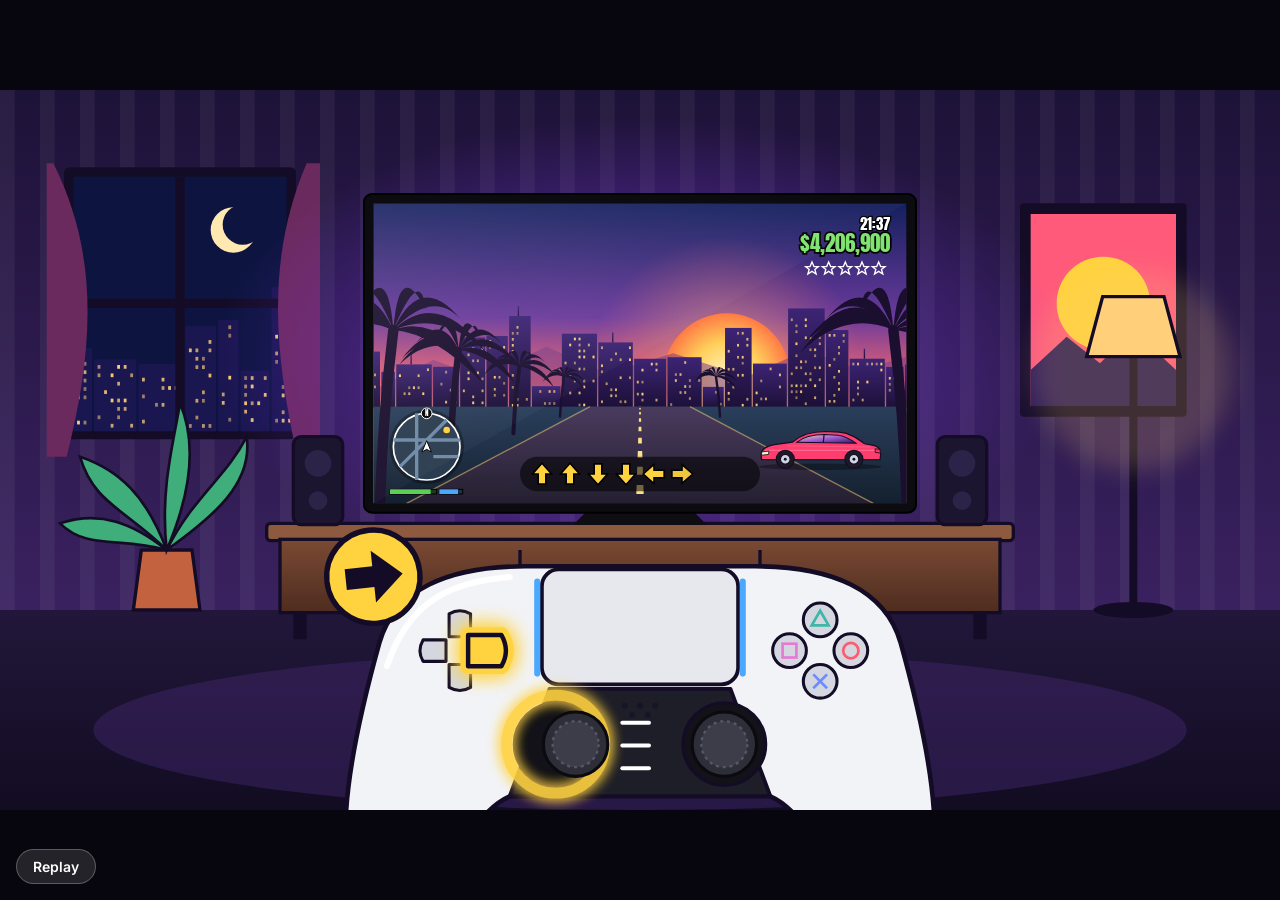
==== gta-meme/index.html @ 5f716039 "Message lines: keep tech font, restore original white/yellow colors Co-Authored-By: Claude Opus 5.5 " ====
<!doctype html>
<html lang="en">
<head>
<meta charset="utf-8">
<meta name="viewport" content="width=device-width, initial-scale=1">
<title>Cheat Code Ad</title>
<link rel="preconnect" href="https://fonts.googleapis.com">
<link rel="preconnect" href="https://fonts.gstatic.com" crossorigin>
<link href="https://fonts.googleapis.com/css2?family=Anton&family=Inter:wght@500;700;800;900&family=JetBrains+Mono:wght@400;500;700;800&display=block" rel="stylesheet">
<style>
  :root { --bg: #07050d; --ui: #ffffff; }
  html, body { margin: 0; height: 100%; background: var(--bg); overflow: hidden; }
  #stage { position: absolute; left: 50%; top: 50%; width: 1920px; height: 1080px; transform-origin: 0 0; }
  #stage svg { display: block; }
  #ui { position: fixed; left: 16px; bottom: 16px; display: flex; gap: 8px; font: 600 14px Inter, system-ui, sans-serif; }
  #ui button { background: rgba(255,255,255,.12); color: var(--ui); border: 1px solid rgba(255,255,255,.25); border-radius: 999px; padding: 8px 16px; cursor: pointer; font: inherit; }
  body.record #ui { display: none; }
  .db { fill: #d4d7df; stroke: #140c26; stroke-width: 4; }
  .dg { fill: #ffd23f; stroke: #ffd23f; stroke-width: 14; opacity: 0; filter: url(#glow); }
</style>
</head>
<body>
<div id="stage">
<svg id="v" xmlns="http://www.w3.org/2000/svg" width="1920" height="1080" viewBox="0 0 1920 1080">
  <defs>
    <!-- ======== shared gradients ======== -->
    <linearGradient id="wallG" x1="0" y1="0" x2="0" y2="1">
      <stop offset="0" stop-color="#1d1238"/><stop offset="1" stop-color="#3a2160"/>
    </linearGradient>
    <linearGradient id="floorG" x1="0" y1="0" x2="0" y2="1">
      <stop offset="0" stop-color="#22173a"/><stop offset="1" stop-color="#120c22"/>
    </linearGradient>
    <radialGradient id="ledG">
      <stop offset="0" stop-color="#ff4fa3" stop-opacity=".85"/>
      <stop offset=".5" stop-color="#8a3dff" stop-opacity=".35"/>
      <stop offset="1" stop-color="#8a3dff" stop-opacity="0"/>
    </radialGradient>
    <linearGradient id="woodG" x1="0" y1="0" x2="0" y2="1">
      <stop offset="0" stop-color="#7a4a33"/><stop offset="1" stop-color="#4e2c1f"/>
    </linearGradient>
    <linearGradient id="gSky" x1="0" y1="0" x2="0" y2="1">
      <stop offset="0" stop-color="#14205e"/><stop offset=".38" stop-color="#6a3a9c"/>
      <stop offset=".62" stop-color="#ff6a6a"/><stop offset=".7" stop-color="#ffb36b"/>
    </linearGradient>
    <radialGradient id="sunG">
      <stop offset="0" stop-color="#fff4c2"/><stop offset=".55" stop-color="#ffcf5a"/><stop offset="1" stop-color="#ff7a45"/>
    </radialGradient>
    <radialGradient id="sunGlow">
      <stop offset="0" stop-color="#ffd27a" stop-opacity=".7"/><stop offset="1" stop-color="#ff6a6a" stop-opacity="0"/>
    </radialGradient>
    <linearGradient id="bldG" x1="0" y1="0" x2="0" y2="1">
      <stop offset="0" stop-color="#3d2475"/><stop offset="1" stop-color="#1c1038"/>
    </linearGradient>
    <linearGradient id="groundG" x1="0" y1="0" x2="0" y2="1">
      <stop offset="0" stop-color="#2a3f5c"/><stop offset="1" stop-color="#14202e"/>
    </linearGradient>
    <linearGradient id="roadG" x1="0" y1="0" x2="0" y2="1">
      <stop offset="0" stop-color="#4a3b5e"/><stop offset="1" stop-color="#242030"/>
    </linearGradient>
    <linearGradient id="jetG" x1="0" y1="0" x2="0" y2="1">
      <stop offset="0" stop-color="#c9d1dd"/><stop offset=".5" stop-color="#8d97a8"/><stop offset="1" stop-color="#4d5566"/>
    </linearGradient>
    <linearGradient id="canopyG" x1="0" y1="0" x2="1" y2="1">
      <stop offset="0" stop-color="#ffe9a8"/><stop offset=".4" stop-color="#ff9e5e"/><stop offset="1" stop-color="#3b2a6b"/>
    </linearGradient>
    <linearGradient id="flameG" x1="1" y1="0" x2="0" y2="0">
      <stop offset="0" stop-color="#ffffff"/><stop offset=".3" stop-color="#7fd6ff"/><stop offset=".7" stop-color="#ff8a3d"/><stop offset="1" stop-color="#ff3d3d" stop-opacity="0"/>
    </linearGradient>
    <linearGradient id="carWin" x1="0" y1="0" x2="1" y2="1">
      <stop offset="0" stop-color="#ffd6a0"/><stop offset=".5" stop-color="#9a5bd6"/><stop offset="1" stop-color="#2a1a50"/>
    </linearGradient>
    <linearGradient id="glassG" x1="0" y1="0" x2="1" y2="1">
      <stop offset="0" stop-color="#fff" stop-opacity=".10"/><stop offset=".5" stop-color="#fff" stop-opacity=".03"/><stop offset=".5" stop-color="#fff" stop-opacity="0"/>
    </linearGradient>
    <!-- outro art -->
    <linearGradient id="oSky" x1="0" y1="0" x2="0" y2="1">
      <stop offset="0" stop-color="#0f0830"/><stop offset=".35" stop-color="#4b1d6b"/>
      <stop offset=".62" stop-color="#e0457b"/><stop offset=".8" stop-color="#ff9a3c"/>
    </linearGradient>
    <linearGradient id="oSun" x1="0" y1="0" x2="0" y2="1">
      <stop offset="0" stop-color="#fff07a"/><stop offset=".6" stop-color="#ff9e45"/><stop offset="1" stop-color="#ff4f6e"/>
    </linearGradient>
    <mask id="sunStripes">
      <rect x="0" y="0" width="1920" height="1080" fill="#fff"/>
      <g fill="#000">
        <rect x="900" y="620" width="700" height="8"/><rect x="900" y="660" width="700" height="12"/>
        <rect x="900" y="702" width="700" height="16"/><rect x="900" y="746" width="700" height="20"/>
        <rect x="900" y="792" width="700" height="26"/>
      </g>
    </mask>
    <linearGradient id="towerG" x1="0" y1="0" x2="1" y2="0">
      <stop offset="0" stop-color="#1a1240"/><stop offset=".75" stop-color="#2e1f66"/><stop offset="1" stop-color="#7a2f8a"/>
    </linearGradient>
    <linearGradient id="topShade" x1="0" y1="0" x2="0" y2="1">
      <stop offset="0" stop-color="#000" stop-opacity=".8"/><stop offset="1" stop-color="#000" stop-opacity="0"/>
    </linearGradient>
    <radialGradient id="vignette" cx=".5" cy=".5" r=".75">
      <stop offset=".6" stop-color="#000" stop-opacity="0"/><stop offset="1" stop-color="#000" stop-opacity=".65"/>
    </radialGradient>
    <linearGradient id="oRoad" x1="0" y1="0" x2="0" y2="1">
      <stop offset="0" stop-color="#3a1d4f"/><stop offset="1" stop-color="#120a1e"/>
    </linearGradient>
    <filter id="soft" x="-50%" y="-50%" width="200%" height="200%"><feGaussianBlur stdDeviation="18"/></filter>
    <filter id="glow" x="-100%" y="-100%" width="300%" height="300%"><feGaussianBlur stdDeviation="9" result="b"/><feMerge><feMergeNode in="b"/><feMergeNode in="b"/><feMergeNode in="SourceGraphic"/></feMerge></filter>
    <filter id="blur6" x="-20%" y="-20%" width="140%" height="140%"><feGaussianBlur stdDeviation="6"/></filter>

    <!-- arrow glyph, pointing up, centered on 0,0 -->
    <path id="arrow" d="M0,-34 L30,0 L12,0 L12,32 L-12,32 L-12,0 L-30,0 Z"/>
    <path id="star" d="M0,-20 L5.9,-6.2 L19,-6.2 L8.5,2.4 L12.4,16 L0,8 L-12.4,16 L-8.5,2.4 L-19,-6.2 L-5.9,-6.2 Z"/>

    <!-- illustrated sports car, side view facing left; body colour = currentColor -->
    <symbol id="car" viewBox="0 0 620 230" overflow="visible">
      <ellipse cx="310" cy="212" rx="300" ry="16" fill="#000" opacity=".35"/>
      <path d="M22,158 C20,128 40,112 86,104 L176,92 C214,58 264,40 336,40 L404,43 C456,46 496,76 528,100 L572,108 C600,114 610,134 606,160 L604,178 L24,178 Z"
            fill="currentColor" stroke="#160c26" stroke-width="6" stroke-linejoin="round"/>
      <path d="M196,93 C228,66 270,55 334,55 L398,58 C432,62 462,80 486,97 Z" fill="url(#carWin)" stroke="#160c26" stroke-width="5"/>
      <path d="M330,56 L326,95" stroke="#160c26" stroke-width="6"/>
      <path d="M40,132 L590,132" stroke="#fff" stroke-opacity=".35" stroke-width="4"/>
      <path d="M150,110 L560,116" stroke="#fff" stroke-opacity=".25" stroke-width="3"/>
      <path d="M24,140 L60,136 L58,152 L24,156 Z" fill="#fff4c2" stroke="#160c26" stroke-width="4"/>
      <path d="M604,128 L580,124 L580,142 L606,146 Z" fill="#ff3355" stroke="#160c26" stroke-width="4"/>
      <g stroke="#160c26" stroke-width="6">
        <circle cx="140" cy="176" r="44" fill="#1c1a24"/><circle cx="140" cy="176" r="24" fill="#cfd5e0"/>
        <circle cx="476" cy="176" r="44" fill="#1c1a24"/><circle cx="476" cy="176" r="24" fill="#cfd5e0"/>
      </g>
      <g fill="#160c26"><circle cx="140" cy="176" r="7"/><circle cx="476" cy="176" r="7"/></g>
    </symbol>

    <!-- illustrated fighter jet, side view facing right, ~600 wide; origin at tail-bottom -->
    <symbol id="jet" viewBox="-60 -110 680 180" overflow="visible">
      <path d="M20,12 L104,12 L66,46 L22,46 Z" fill="#59627a" stroke="#141826" stroke-width="5" stroke-linejoin="round"/>
      <path d="M36,-20 L96,-20 L66,-104 L30,-104 Z" fill="url(#jetG)" stroke="#141826" stroke-width="5" stroke-linejoin="round"/>
      <path d="M44,-80 L70,-80" stroke="#ff4f6e" stroke-width="7"/>
      <path d="M0,-4 C0,-16 20,-22 60,-24 L380,-30 C450,-28 520,-14 590,0 C520,12 450,20 380,22 L60,24 C20,22 0,10 0,-4 Z"
            fill="url(#jetG)" stroke="#141826" stroke-width="6" stroke-linejoin="round"/>
      <path d="M376,-28 C404,-64 470,-58 506,-12 L440,-14 Z" fill="url(#canopyG)" stroke="#141826" stroke-width="5" stroke-linejoin="round"/>
      <path d="M400,-36 C420,-50 448,-50 470,-34" stroke="#fff" stroke-opacity=".7" stroke-width="5" fill="none" stroke-linecap="round"/>
      <path d="M180,8 L340,8 L250,66 L168,66 Z" fill="#6c768c" stroke="#141826" stroke-width="5" stroke-linejoin="round"/>
      <path d="M300,-4 L360,-4 L360,14 L300,14 Z" fill="#2b3142" stroke="#141826" stroke-width="4"/>
      <path d="M80,0 L560,2" stroke="#fff" stroke-opacity=".35" stroke-width="3"/>
      <path d="M120,-14 L320,-18" stroke="#ff4f6e" stroke-width="5" stroke-linecap="round"/>
      <circle cx="230" cy="-6" r="9" fill="none" stroke="#141826" stroke-width="4"/>
      <path d="M560,0 L615,0" stroke="#141826" stroke-width="5" stroke-linecap="round"/>
    </symbol>
  </defs>

  <!-- ================= CAMERA (room + TV) ================= -->
  <g id="cam">
    <rect width="1920" height="790" fill="url(#wallG)"/>
    <g id="stripes" opacity=".05" fill="#fff"></g>
    <!-- window -->
    <g transform="translate(110 130)">
      <rect x="-14" y="-14" width="348" height="408" rx="8" fill="#140c26"/>
      <rect width="320" height="380" fill="#0d1440"/>
      <circle cx="240" cy="80" r="34" fill="#ffe9b0"/><circle cx="254" cy="72" r="30" fill="#0d1440"/>
      <g id="winCity"></g>
      <path d="M160,0 V380 M0,190 H320" stroke="#140c26" stroke-width="14"/>
      <path d="M-30,-20 C40,120 30,260 -10,420 L-40,420 L-40,-20 Z" fill="#6b2a5e"/>
      <path d="M350,-20 C290,120 300,260 336,420 L370,420 L370,-20 Z" fill="#6b2a5e"/>
    </g>
    <!-- frame poster right -->
    <g transform="translate(1530 170)">
      <rect width="250" height="320" rx="6" fill="#140c26"/>
      <rect x="16" y="16" width="218" height="288" fill="#ff5a7a"/>
      <circle cx="125" cy="150" r="70" fill="#ffd23f"/>
      <path d="M16,250 L70,200 L120,240 L170,190 L234,250 V304 H16 Z" fill="#2b1a55"/>
    </g>
    <!-- LED backlight -->
    <ellipse id="led" cx="960" cy="400" rx="640" ry="360" fill="url(#ledG)"/>
    <!-- floor -->
    <rect y="780" width="1920" height="300" fill="url(#floorG)"/>
    <ellipse cx="960" cy="960" rx="820" ry="120" fill="#3b2463" opacity=".55"/>
    <!-- plant left -->
    <g transform="translate(250 780)">
      <path d="M-50,0 L50,0 L38,-90 L-38,-90 Z" fill="#c2623f" stroke="#140c26" stroke-width="5"/>
      <g fill="#3fae7a" stroke="#140c26" stroke-width="4">
        <path d="M0,-90 C-60,-150 -110,-160 -130,-230 C-70,-210 -30,-170 0,-90 Z"/>
        <path d="M0,-90 C40,-170 90,-200 120,-260 C130,-190 70,-140 0,-90 Z"/>
        <path d="M0,-90 C-10,-180 10,-250 20,-310 C50,-240 30,-160 0,-90 Z"/>
        <path d="M0,-90 C-70,-110 -120,-90 -160,-130 C-100,-150 -50,-130 0,-90 Z"/>
      </g>
    </g>
    <!-- lamp right -->
    <g transform="translate(1700 780)">
      <rect x="-6" y="-420" width="12" height="420" fill="#140c26"/>
      <ellipse cx="0" cy="0" rx="60" ry="12" fill="#140c26"/>
      <ellipse cx="0" cy="-360" rx="150" ry="150" fill="#ffcf7a" opacity=".18" filter="url(#soft)"/>
      <path d="M-70,-380 L70,-380 L46,-470 L-46,-470 Z" fill="#ffcf7a" stroke="#140c26" stroke-width="5"/>
    </g>
    <!-- console table -->
    <rect x="400" y="650" width="1120" height="26" rx="6" fill="#8d5a3f" stroke="#140c26" stroke-width="5"/>
    <rect x="420" y="674" width="1080" height="110" fill="url(#woodG)" stroke="#140c26" stroke-width="5"/>
    <path d="M780,690 V770 M1140,690 V770" stroke="#140c26" stroke-width="5"/>
    <circle cx="760" cy="730" r="6" fill="#140c26"/><circle cx="1160" cy="730" r="6" fill="#140c26"/>
    <rect x="440" y="784" width="20" height="40" fill="#140c26"/><rect x="1460" y="784" width="20" height="40" fill="#140c26"/>
    <!-- speakers -->
    <rect x="440" y="520" width="74" height="132" rx="12" fill="#1b1530" stroke="#140c26" stroke-width="5"/>
    <circle cx="477" cy="560" r="20" fill="#2c2448"/><circle cx="477" cy="616" r="14" fill="#2c2448"/>
    <rect x="1406" y="520" width="74" height="132" rx="12" fill="#1b1530" stroke="#140c26" stroke-width="5"/>
    <circle cx="1443" cy="560" r="20" fill="#2c2448"/><circle cx="1443" cy="616" r="14" fill="#2c2448"/>
    <!-- TV -->
    <path d="M880,632 L860,652 L1060,652 L1040,632 Z" fill="#0d0d12"/>
    <rect x="546" y="156" width="828" height="478" rx="12" fill="#0b0b10" stroke="#000" stroke-width="3"/>
    <rect x="560" y="170" width="800" height="450" fill="#000"/>
    <svg x="560" y="170" width="800" height="450" viewBox="0 0 1600 900" preserveAspectRatio="none" overflow="hidden">
      <rect width="1600" height="900" fill="#000"/>
      <g id="screenFx">
        <g id="game">
          <g id="illoGame">
          <rect width="1600" height="900" fill="url(#gSky)"/>
          <circle cx="1060" cy="520" r="420" fill="url(#sunGlow)"/>
          <circle cx="1060" cy="520" r="190" fill="url(#sunG)"/>
          <path d="M0,560 L180,470 L320,520 L520,430 L700,510 L900,450 L1120,520 L1300,440 L1460,500 L1600,460 V620 H0 Z" fill="#7a3d86" opacity=".55"/>
          <g id="gSkyline"></g>
          <rect y="610" width="1600" height="290" fill="url(#groundG)"/>
          <polygon points="650,610 950,610 1500,900 100,900" fill="url(#roadG)"/>
          <polyline points="650,610 100,900" stroke="#ffcf7a" stroke-opacity=".5" stroke-width="4" fill="none"/>
          <polyline points="950,610 1500,900" stroke="#ffcf7a" stroke-opacity=".5" stroke-width="4" fill="none"/>
          <g id="gDashes" fill="#ffe08a"></g>
          <g id="gPalms"></g>
          <use href="#car" x="1150" y="660" width="380" height="141" color="#ff3d6e"/>
          </g>
          <!-- realistic mode: photo stills (game.jpg / game-jet.jpg) -->
          <g id="photoGame" display="none">
            <image id="pgBase" href="game.jpg" width="1600" height="900" preserveAspectRatio="xMidYMid slice"/>
            <image id="pgJet" href="game-jet.jpg" width="1600" height="900" preserveAspectRatio="xMidYMid slice" opacity="0"/>
          </g>
          <!-- 3D mode: real-time rendered game (game3d.js) -->
          <foreignObject id="fo3dGame" width="1600" height="900" display="none"><canvas id="gameCanvas" width="1920" height="1080" style="display:block;width:1600px;height:900px"></canvas></foreignObject>
          <!-- jet -->
          <ellipse id="jetShadow" cx="800" cy="800" rx="320" ry="26" fill="#000" opacity="0"/>
          <circle id="spawnRing" cx="800" cy="600" r="10" fill="none" stroke="#bff3ff" stroke-width="16" opacity="0"/>
          <circle id="spawnRing2" cx="800" cy="600" r="10" fill="none" stroke="#ff7ad9" stroke-width="8" opacity="0"/>
          <g id="sparks" fill="#fff6c2"></g>
          <g id="jetWrap" opacity="0">
            <g id="jetInner">
              <ellipse id="flame" cx="-10" cy="-2" rx="120" ry="20" fill="url(#flameG)"/>
              <use href="#jet" x="0" y="0" width="680" height="180" transform="translate(-60 -110)"/>
            </g>
          </g>
          <!-- HUD -->
          <g id="hud" font-family="Anton, Impact, sans-serif">
            <text x="1550" y="80" text-anchor="end" font-size="44" fill="#fff" stroke="#000" stroke-width="8" paint-order="stroke">21:37</text>
            <text x="1550" y="146" text-anchor="end" font-size="64" fill="#7ee36f" stroke="#000" stroke-width="10" paint-order="stroke">$4,206,900</text>
            <g transform="translate(1316 196)" fill="none" stroke="#fff" stroke-width="4">
              <use href="#star" x="0"/><use href="#star" x="50"/><use href="#star" x="100"/><use href="#star" x="150"/><use href="#star" x="200"/>
            </g>
            <g transform="translate(160 730)">
              <circle r="112" fill="#000" opacity=".35"/>
              <circle r="100" fill="#2a3c4f" stroke="#fff" stroke-width="5"/>
              <path d="M-100,-20 H100 M-30,-100 V100 M-80,60 L60,-80 M20,30 H95" stroke="#6f8aa6" stroke-width="10"/>
              <circle cx="60" cy="-50" r="10" fill="#ffd23f"/>
              <path d="M0,-18 L14,16 L0,8 L-14,16 Z" fill="#fff" stroke="#000" stroke-width="3"/>
              <circle cx="0" cy="-100" r="16" fill="#000" stroke="#fff" stroke-width="3"/>
              <text y="-91" text-anchor="middle" font-size="22" fill="#fff">N</text>
            </g>
            <rect x="50" y="858" width="140" height="14" fill="#1c3b1c" stroke="#000" stroke-width="3"/><rect x="50" y="858" width="122" height="14" fill="#5ccf55"/>
            <rect x="198" y="858" width="70" height="14" fill="#18324a" stroke="#000" stroke-width="3"/><rect x="198" y="858" width="56" height="14" fill="#4aa8ff"/>
          </g>
          <!-- cheat input feed -->
          <g id="feed" opacity="0">
            <rect x="440" y="760" width="720" height="104" rx="52" fill="#000" opacity=".55"/>
            <g id="feedArrows"></g>
          </g>
          <!-- cheat activated -->
          <g id="cheatMsg" opacity="0">
            <rect x="50" y="50" width="640" height="150" rx="10" fill="#000" opacity=".65"/>
            <text x="80" y="128" font-family="Anton, Impact, sans-serif" font-size="66" fill="#fff">CHEAT ACTIVATED</text>
            <text x="82" y="178" font-family="Inter, sans-serif" font-weight="800" font-size="34" fill="#ffd23f" letter-spacing="2">SPAWN: FIGHTER JET</text>
          </g>
          <rect id="gFlash" width="1600" height="900" fill="#fff" opacity="0"/>
        </g>
        <rect id="crtWhite" width="1600" height="900" fill="#e9f4ff" opacity="0"/>
      </g>
      <rect id="scan" width="1600" height="900" fill="none"/>
    </svg>
    <rect id="glass" x="560" y="170" width="800" height="450" fill="url(#glassG)"/>
  </g>

  <!-- ================= FOREGROUND CONTROLLER ================= -->
  <g id="ctrlWrap">
    <g id="ctrl" transform="translate(960 935) scale(1.15)">
      <ellipse cx="0" cy="250" rx="420" ry="60" fill="#000" opacity=".35" filter="url(#blur6)"/>
      <path d="M-150,-190 L150,-190 C250,-190 320,-160 340,-90 C365,0 395,130 380,200 C370,260 300,275 265,230 C235,190 215,130 170,110 L-170,110 C-215,130 -235,190 -265,230 C-300,275 -370,260 -380,200 C-395,130 -365,0 -340,-90 C-320,-160 -250,-190 -150,-190 Z"
            fill="#f2f3f7" stroke="#140c26" stroke-width="6" stroke-linejoin="round"/>
      <path d="M-330,-60 C-300,-150 -240,-170 -170,-176" stroke="#fff" stroke-width="8" fill="none" stroke-linecap="round"/>
      <path d="M-170,110 L-118,-30 L118,-30 L170,110 Z" fill="#1e1e28" stroke="#140c26" stroke-width="5" stroke-linejoin="round"/>
      <rect x="-128" y="-186" width="256" height="150" rx="22" fill="#e6e8ee" stroke="#140c26" stroke-width="5"/>
      <path id="lightbar" d="M-134,-170 V-50 M134,-170 V-50" stroke="#4aa8ff" stroke-width="8" stroke-linecap="round"/>
      <g fill="#140c26" opacity=".5"><circle cx="-20" cy="-8" r="4"/><circle cx="0" cy="-8" r="4"/><circle cx="20" cy="-8" r="4"/><circle cx="-10" cy="4" r="4"/><circle cx="10" cy="4" r="4"/></g>
      <!-- d-pad: each direction pops + glows when pressed -->
      <g transform="translate(-235 -80)" stroke-linejoin="round">
        <g id="dpU"><path class="dg" d="M-14,-18 L14,-18 L14,-48 Q0,-56 -14,-48 Z"/><path class="db" d="M-14,-18 L14,-18 L14,-48 Q0,-56 -14,-48 Z"/></g>
        <g id="dpD"><path class="dg" d="M-14,18 L14,18 L14,48 Q0,56 -14,48 Z"/><path class="db" d="M-14,18 L14,18 L14,48 Q0,56 -14,48 Z"/></g>
        <g id="dpL"><path class="dg" d="M-18,-14 L-18,14 L-48,14 Q-56,0 -48,-14 Z"/><path class="db" d="M-18,-14 L-18,14 L-48,14 Q-56,0 -48,-14 Z"/></g>
        <g id="dpR"><path class="dg" d="M18,-14 L18,14 L48,14 Q56,0 48,-14 Z"/><path class="db" d="M18,-14 L18,14 L48,14 Q56,0 48,-14 Z"/></g>
      </g>
      <!-- face buttons -->
      <g transform="translate(235 -80)" stroke="#140c26" stroke-width="4">
        <circle cx="0" cy="-40" r="22" fill="#d4d7df"/><circle cx="40" cy="0" r="22" fill="#d4d7df"/>
        <circle cx="0" cy="40" r="22" fill="#d4d7df"/><circle cx="-40" cy="0" r="22" fill="#d4d7df"/>
        <path d="M0,-52 L11,-33 L-11,-33 Z" fill="none" stroke="#3fb6a8" stroke-width="3.5"/>
        <circle cx="40" cy="0" r="10" fill="none" stroke="#ff5a6e" stroke-width="3.5"/>
        <path d="M-9,31 L9,49 M9,31 L-9,49" stroke="#6f8cff" stroke-width="3.5"/>
        <rect x="-49" y="-9" width="18" height="18" fill="none" stroke="#e57ad6" stroke-width="3.5"/>
      </g>
      <!-- sticks -->
      <circle cx="-110" cy="42" r="54" fill="#121218" stroke="#140c26" stroke-width="4"/>
      <circle cx="110" cy="42" r="54" fill="#121218" stroke="#140c26" stroke-width="4"/>
      <circle id="stickGlow" cx="-110" cy="42" r="64" fill="none" stroke="#ffd23f" stroke-width="14" opacity="0" filter="url(#glow)"/>
      <g id="stickL" transform="translate(-110 42)">
        <circle r="42" fill="#2e2e38" stroke="#0a0a10" stroke-width="4"/><circle r="30" fill="#3d3d4a"/><circle r="30" fill="none" stroke="#565666" stroke-width="3" stroke-dasharray="4 5"/>
      </g>
      <g transform="translate(110 42)">
        <circle r="42" fill="#2e2e38" stroke="#0a0a10" stroke-width="4"/><circle r="30" fill="#3d3d4a"/><circle r="30" fill="none" stroke="#565666" stroke-width="3" stroke-dasharray="4 5"/>
      </g>
    </g>
  </g>

  <!-- arrow pop near controller -->
  <g id="pop" opacity="0" transform="translate(560 730)">
    <circle r="70" fill="#ffd23f" stroke="#140c26" stroke-width="8"/>
    <use id="popArrow" href="#arrow" fill="#140c26" transform="scale(1.3)"/>
  </g>
  <g id="motion" stroke="#fff" stroke-width="6" stroke-linecap="round" opacity="0"></g>

  <!-- ================= OUTRO ================= -->
  <g id="outro" opacity="0">
    <rect width="1920" height="1080" fill="#000"/>
    <g id="outroInner">
      <g id="art">
        <g id="illoArt">
        <rect width="1920" height="1080" fill="url(#oSky)"/>
        <circle cx="1250" cy="640" r="440" fill="url(#sunGlow)"/>
        <circle cx="1250" cy="640" r="250" fill="url(#oSun)" mask="url(#sunStripes)"/>
        <path d="M0,800 L200,700 L380,760 L600,660 L820,740 L1060,680 L1300,740 L1520,660 L1760,720 L1920,690 V860 H0 Z" fill="#6a2a7e" opacity=".6"/>
        <g id="oSkyline"></g>
        <!-- hero tower -->
        <g stroke="#0e0820" stroke-width="7" stroke-linejoin="round">
          <path d="M318,0 L318,-60 L330,-60" fill="none"/>
          <rect x="300" y="40" width="60" height="60" fill="url(#towerG)"/>
          <rect x="250" y="100" width="160" height="80" fill="url(#towerG)"/>
          <rect x="200" y="180" width="260" height="100" fill="url(#towerG)"/>
          <rect x="140" y="280" width="380" height="820" fill="url(#towerG)"/>
          <rect x="520" y="470" width="260" height="620" fill="#22184e"/>
        </g>
        <line x1="330" y1="40" x2="330" y2="-40" stroke="#0e0820" stroke-width="8"/>
        <circle cx="330" cy="-40" r="9" fill="#ff4f6e"/>
        <g id="towerWin"></g>
        <path d="M516,284 V1080" stroke="#ff6fa8" stroke-width="6" opacity=".8"/>
        <!-- ground + road -->
        <rect y="860" width="1920" height="220" fill="url(#oRoad)"/>
        <path d="M0,870 H1920" stroke="#ff6fa8" stroke-width="5" opacity=".7"/>
        <g fill="#ffb36b" opacity=".75">
          <rect x="60" y="990" width="160" height="12"/><rect x="380" y="990" width="160" height="12"/><rect x="700" y="990" width="160" height="12"/>
        </g>
        <g id="oPalms"></g>
        <use id="heroCar" href="#car" x="1000" y="720" width="760" height="282" color="#ffc23a"/>
        </g>
        <image id="introImg" href="intro.jpg" width="1920" height="1080" preserveAspectRatio="xMidYMid slice" display="none"/>
        <foreignObject id="fo3dIntro" width="1920" height="1080" display="none"><canvas id="introCanvas" width="1920" height="1080" style="display:block;width:1920px;height:1080px"></canvas></foreignObject>
        <rect width="1920" height="1080" fill="url(#vignette)"/>
      </g>
      <rect width="1920" height="560" fill="url(#topShade)"/>
      <g font-family="'JetBrains Mono', monospace" text-anchor="middle" stroke="#0b0614" stroke-width="10" paint-order="stroke" stroke-linejoin="round">
        <text id="t1" x="960" y="170" font-size="54" font-weight="700" fill="#ffffff" opacity="0" letter-spacing="3">THERE ARE CHEAT CODES IN GTA 6...</text>
        <text id="t2" x="960" y="250" font-size="54" font-weight="700" fill="#ffffff" opacity="0" letter-spacing="3">...BUT THERE ARE NO CHEAT CODES</text>
        <text id="t3" x="960" y="380" font-size="104" font-weight="800" fill="#ffd23f" opacity="0" letter-spacing="10">IN REAL LIFE.</text>
      </g>
      <!-- end card -->
      <g id="endcard" opacity="0" font-family="'JetBrains Mono', monospace">
        <defs>
          <pattern id="hudGrid" width="48" height="48" patternUnits="userSpaceOnUse"><path d="M48 0H0V48" fill="none" stroke="#4fd1ff" stroke-width="1"/></pattern>
          <radialGradient id="hudGlow"><stop offset="0" stop-color="#1b4b8f" stop-opacity=".55"/><stop offset="1" stop-color="#040a1c" stop-opacity="0"/></radialGradient>
        </defs>
        <rect width="1920" height="1080" fill="#040a1c" opacity=".9"/>
        <rect width="1920" height="1080" fill="url(#hudGrid)" opacity=".05"/>
        <ellipse cx="960" cy="470" rx="760" ry="460" fill="url(#hudGlow)"/>
        <g id="hudFrame" stroke="#4fd1ff" stroke-width="3" fill="none" opacity="0">
          <path d="M70 140V70H140M1780 70H1850V140M1850 940V1010H1780M140 1010H70V940"/>
        </g>
        <text id="hudTL" x="100" y="120" font-size="22" letter-spacing="4" fill="#4fd1ff" opacity="0">ADMISSION OPEN</text>
        <text id="hudBL" x="100" y="980" font-size="20" letter-spacing="4" fill="#4fd1ff" opacity="0">cert-earth.com</text>
        <!-- Training Division badge (redrawn) -->
        <g id="tdLogo" opacity="0" transform="translate(1712 128)">
          <polygon points="0,-74 64,-37 64,37 0,74 -64,37 -64,-37" fill="#040a1c" fill-opacity=".6" stroke="#ffffff" stroke-width="4" stroke-linejoin="round"/>
          <text y="-4" text-anchor="middle" font-family="Inter, sans-serif" font-weight="800" font-size="19" letter-spacing="1.5" fill="#ffffff">TRAINING</text>
          <text y="20" text-anchor="middle" font-family="Inter, sans-serif" font-weight="800" font-size="19" letter-spacing="1.5" fill="#ffffff">DIVISION</text>
        </g>
        <text id="hudBR" x="1820" y="980" text-anchor="end" font-size="20" letter-spacing="4" fill="#4fd1ff" opacity="0">[ SYSTEM READY ]</text>
        <g id="logoRing" opacity="0">
          <circle cx="960" cy="225" r="150" fill="none" stroke="#4fd1ff" stroke-width="2" stroke-dasharray="6 14" opacity=".55"/>
          <circle cx="960" cy="225" r="166" fill="none" stroke="#4fd1ff" stroke-width="1.5" stroke-dasharray="120 400" opacity=".8"/>
        </g>
        <image id="brand" href="cert-logo-white.png" x="850" y="120" width="220" height="213" preserveAspectRatio="xMidYMid meet" opacity="0"/>
        <text id="motto" x="960" y="448" text-anchor="middle" font-size="28" font-weight="500" letter-spacing="5" fill="#cfe6ff" opacity="0">PRECISION FOR PROFESSIONAL EXCELLENCE</text>
        <text id="enroll" x="960" y="560" text-anchor="middle" font-size="92" font-weight="800" letter-spacing="8" fill="#ffffff" opacity="0"></text>
        <rect id="hudLine" x="760" y="605" width="400" height="2" fill="#4fd1ff" opacity="0"/>
        <text id="tag" x="960" y="665" text-anchor="middle" font-size="30" font-weight="400" letter-spacing="2" fill="#9fb7d9" opacity="0">Professional Courses of Training Division</text>
        <g id="cta" opacity="0" transform="translate(960 870)">
          <rect x="-430" y="-48" width="860" height="96" fill="#25D366" fill-opacity=".12" stroke="#25D366" stroke-width="2"/>
          <path d="M-430 -28V-48H-410M410 -48H430V-28M430 28V48H410M-410 48H-430V28" stroke="#ffffff" stroke-width="3" fill="none"/>
          <rect id="ctaScan" x="-430" y="-48" width="70" height="96" fill="#ffffff" opacity="0"/>
          <g transform="translate(-355 0)">
            <path d="M0,-26 A26,26 0 1 1 -13.5,22.2 L-27,27 L-22,13.8 A26,26 0 0 1 0,-26 Z" fill="#25D366"/>
            <path d="M-8.5,-11.5c1.2-1.2 2.7-1.1 3.4.3l2.1 4.3c.5 1 .2 2-.6 2.7l-1.4 1.2c1 2.4 3.4 4.8 5.8 5.9l1.3-1.4c.7-.8 1.8-1 2.7-.5l4.2 2.2c1.3.7 1.4 2.3.2 3.4l-1.6 1.5c-1.9 1.8-4.9 2-7.6.6C-6.9,6.4 -11.6,1.6 -14,-4.6c-1-2.6-.5-5.4 1.4-7.2z" fill="#ffffff" transform="translate(2.5 0)"/>
          </g>
          <text id="site" x="30" y="12" text-anchor="middle" font-size="34" font-weight="700" letter-spacing="1" fill="#ffffff">WhatsApp CERT for Registration</text>
        </g>
      </g>
    </g>
    <rect id="outroWhite" width="1920" height="1080" fill="#e9f4ff" opacity="0"/>
  </g>
</svg>
</div>
<div id="ui"><button id="replay">Replay</button></div>
<script type="importmap">{ "imports": { "three": "./vendor/three.module.min.js", "three/addons/": "./vendor/addons/" } }</script>
<script type="module">
  import { createGame3D } from './game3d.js';
  try { window.G3D = createGame3D(); } catch (e) { console.warn('3D unavailable', e); }
  window.dispatchEvent(new Event('g3d'));
</script>

<script>
// ---------- config (override with ?brand=..&site=..&tag=..) ----------
const Q = new URLSearchParams(location.search);
const CFG = {
  site:  Q.get('site')  || 'cert-earth.com',
  tag:   Q.get('tag')   || 'Professional Courses of Training Division',
};
const DURATION = 19;
// Visual modes (?style=photo|illustrated|3d). Default: photo if the jpgs (game.jpg,
// game-jet.jpg, intro.jpg) are present, else illustrated. 3d is experimental and opt-in.
let MODE = 'illustrated';
const loadImg = src => new Promise(r => { const i = new Image(); i.onload = () => r(true); i.onerror = () => r(false); i.src = src; });
const g3dReady = Q.get('style') !== '3d' ? Promise.resolve() : new Promise(r => { if (window.G3D) r(); addEventListener('g3d', r); setTimeout(r, 6000); });
const hide = (...ids) => ids.forEach(id => document.getElementById(id).setAttribute('display', 'none'));
const show = (...ids) => ids.forEach(id => document.getElementById(id).removeAttribute('display'));
window.ready = Promise.all([g3dReady, Promise.all(['game.jpg', 'game-jet.jpg', 'intro.jpg'].map(loadImg))]).then(([, ok]) => {
  const want = Q.get('style');
  if (window.G3D && want === '3d') MODE = '3d';  // experimental, opt-in only
  else if (ok.every(Boolean) && (!want || want === 'photo')) MODE = 'photo';
  if (MODE !== 'illustrated') {
    hide('illoGame', 'illoArt', 'jetWrap', 'jetShadow');
    show(MODE === '3d' ? 'fo3dGame' : 'photoGame', MODE === '3d' ? 'fo3dIntro' : 'introImg');
  }
  if (MODE === '3d') hide('spawnRing', 'spawnRing2', 'sparks');
  return document.fonts.ready;
});
const NS = 'http://www.w3.org/2000/svg';
const $ = id => document.getElementById(id);
$('tag').textContent = CFG.tag;

// ---------- deterministic generators ----------
let seed = 7;
const rnd = () => (seed = (seed * 16807) % 2147483647) / 2147483647;
function el(tag, attrs, parent) {
  const e = document.createElementNS(NS, tag);
  for (const k in attrs) e.setAttribute(k, attrs[k]);
  if (parent) parent.appendChild(e);
  return e;
}
function skyline(g, x0, x1, base, hMin, hMax, fill, winFill, winP, scale) {
  let x = x0;
  while (x < x1) {
    const w = (40 + rnd() * 70) * scale, h = hMin + rnd() * (hMax - hMin);
    el('rect', { x, y: base - h, width: w, height: h + 2, fill }, g);
    if (rnd() < .3) el('rect', { x: x + w * .4, y: base - h - 30 * scale, width: 4 * scale, height: 30 * scale, fill }, g);
    for (let wy = base - h + 12 * scale; wy < base - 10 * scale; wy += 18 * scale)
      for (let wx = x + 8 * scale; wx < x + w - 10 * scale; wx += 14 * scale)
        if (rnd() < winP) el('rect', { x: wx, y: wy, width: 6 * scale, height: 8 * scale, fill: winFill, opacity: .5 + rnd() * .5 }, g);
    x += w + 4 * scale;
  }
}
function palm(g, x, y, h, color, lean) {
  const tx = x + lean, ty = y - h;
  el('path', { d: `M${x},${y} Q${x + lean * .2},${y - h * .5} ${tx},${ty}`, stroke: color, 'stroke-width': h * .06, fill: 'none', 'stroke-linecap': 'round' }, g);
  const L = h * .55;
  [-170, -140, -110, -70, -40, -10, 20, 200].forEach(a => {
    const r = a * Math.PI / 180;
    const ex = tx + Math.cos(r) * L, ey = ty + Math.sin(r) * L * .6 + L * .35;
    const cx = tx + Math.cos(r) * L * .5, cy = ty + Math.sin(r) * L * .5 - L * .25;
    const nx = -Math.sin(r) * L * .12, ny = Math.cos(r) * L * .12;
    el('path', { d: `M${tx},${ty} Q${cx + nx},${cy + ny} ${ex},${ey} Q${cx - nx},${cy - ny} ${tx},${ty} Z`, fill: color }, g);
  });
}
// wallpaper stripes
for (let x = 0; x < 1920; x += 60) el('rect', { x, y: 0, width: 22, height: 790 }, $('stripes'));
// window city
seed = 3; skyline($('winCity'), 0, 320, 380, 60, 220, '#1a1650', '#ffd27a', .35, .7);
// game
seed = 11; skyline($('gSkyline'), -20, 1620, 612, 60, 300, 'url(#bldG)', '#ffd27a', .28, 1);
for (let i = 0; i < 9; i++) {
  const v0 = (i + .1) / 9, v1 = (i + .55) / 9;
  const y0 = 610 + 290 * v0 * v0, y1 = 610 + 290 * v1 * v1;
  const w0 = 2 + 10 * v0 * v0, w1 = 2 + 10 * v1 * v1;
  el('polygon', { points: `${800 - w0},${y0} ${800 + w0},${y0} ${800 + w1},${y1} ${800 - w1},${y1}` }, $('gDashes'));
}
[[560, 640, 120, 12], [420, 690, 200, 18], [230, 770, 330, 26], [1040, 640, 120, -12], [1600, 900, 520, -40], [20, 900, 520, 40]]
  .forEach(([x, y, h, l]) => palm($('gPalms'), x, y, h, '#1a0f2e', l));
// outro
seed = 21; skyline($('oSkyline'), 760, 1940, 862, 80, 340, '#2a1452', '#ffb36b', .25, 1.3);
seed = 5;
for (let wy = 300; wy < 1060; wy += 34) for (let wx = 160; wx < 500; wx += 30)
  if (rnd() < .45) el('rect', { x: wx, y: wy, width: 16, height: 20, fill: rnd() < .7 ? '#ffd27a' : '#7fe0ff', opacity: .55 + rnd() * .45 }, $('towerWin'));
for (let wy = 490; wy < 1060; wy += 34) for (let wx = 540; wx < 760; wx += 30)
  if (rnd() < .35) el('rect', { x: wx, y: wy, width: 16, height: 20, fill: '#ffd27a', opacity: .4 + rnd() * .4 }, $('towerWin'));
palm($('oPalms'), 1860, 1080, 760, '#140a24', -60);
palm($('oPalms'), 960, 880, 380, '#1c0f33', 25);
palm($('oPalms'), 820, 880, 290, '#1c0f33', -18);

// ---------- cheat sequence ----------
const SEQ = ['U', 'U', 'D', 'D', 'L', 'R', 'L', 'R'];
const DIR = { U: [0, -1, 0], D: [0, 1, 180], L: [-1, 0, -90], R: [1, 0, 90] };
const T0 = 1.0, STEP = .42;
const feedEls = SEQ.map((d, i) => {
  const g = el('g', { transform: `translate(${800 + (i - 3.5) * 84} 812)`, opacity: 0 }, $('feedArrows'));
  const inner = el('g', {}, g);
  el('use', { href: '#arrow', fill: '#ffd23f', stroke: '#000', 'stroke-width': 5, transform: `rotate(${DIR[d][2]}) scale(.95)` }, inner);
  return [g, inner];
});
const motionEls = [0, 1, 2].map(() => el('line', {}, $('motion')));
const sparkEls = Array.from({ length: 18 }, (_, i) => {
  seed = 100 + i; return [el('circle', { r: 6 }, $('sparks')), rnd() * Math.PI * 2, 220 + rnd() * 420, 3 + rnd() * 7];
});

// ---------- easing ----------
const clamp = (v, a = 0, b = 1) => Math.min(b, Math.max(a, v));
const seg = (t, a, b) => clamp((t - a) / (b - a));
const lerp = (a, b, p) => a + (b - a) * p;
const eio = x => x < .5 ? 4 * x * x * x : 1 - Math.pow(-2 * x + 2, 3) / 2;
const eout = x => 1 - Math.pow(1 - x, 3);
const back = x => { const c1 = 2.2, c3 = c1 + 1; return 1 + c3 * Math.pow(x - 1, 3) + c1 * Math.pow(x - 1, 2); };
const set = (id, k, v) => $(id).setAttribute(k, v);

// ---------- the timeline ----------
function render(t) {
  // ---- scene 1: cheat input ----
  let sx = 0, sy = 0, amt = 0, cur = -1, curU = 0;
  SEQ.forEach((d, i) => {
    const u = t - (T0 + i * STEP);
    if (u >= 0 && u < .38) {
      const a = u < .08 ? eout(u / .08) : u < .24 ? 1 : 1 - seg(u, .24, .36);
      sx = DIR[d][0] * a; sy = DIR[d][1] * a; amt = a; cur = i; curU = u;
    }
    const [g, inner] = feedEls[i];
    const p = seg(u, 0, .16);
    g.setAttribute('opacity', p);
    inner.setAttribute('transform', `scale(${u >= 0 ? lerp(1.8, 1, back(p)) : 1})`);
  });
  const SX = -110 + sx * 26, SY = 42 + sy * 26;
  set('stickL', 'transform', `translate(${SX} ${SY})`);
  set('stickGlow', 'opacity', amt * .9);
  // d-pad: pressed direction pops, turns yellow and glows
  ['U', 'D', 'L', 'R'].forEach(d => {
    const g = $('dp' + d);
    const a = cur >= 0 && SEQ[cur] === d ? amt : 0;
    const [dx, dy] = DIR[d];
    const cx = dx * 34, cy = dy * 34;
    g.setAttribute('transform', `translate(${cx} ${cy}) scale(${1 + .45 * a}) translate(${-cx} ${-cy})`);
    g.querySelector('.dg').style.opacity = a;
    g.querySelector('.db').style.fill = a > .05 ? `rgb(${lerp(212, 255, a)},${lerp(215, 210, a)},${lerp(223, 63, a)})` : '';
  });

  // arrow pop
  if (cur >= 0) {
    const p = seg(curU, 0, .14), out = seg(curU, .26, .38);
    set('pop', 'opacity', 1 - out);
    set('pop', 'transform', `translate(560 730) scale(${lerp(.3, 1, back(p))}) rotate(${(cur % 2 ? 6 : -6)})`);
    set('popArrow', 'transform', `rotate(${DIR[SEQ[cur]][2]}) scale(1.3)`);
    // motion lines around the stick
    const [dx, dy] = DIR[SEQ[cur]];
    const cx = 960 + (-110) * 1.15, cy = 935 + 42 * 1.15;
    motionEls.forEach((m, k) => {
      const off = (k - 1) * 34, px = -dy, py = dx;
      const bx = cx + dx * 100 + px * off, by = cy + dy * 100 + py * off;
      m.setAttribute('x1', bx); m.setAttribute('y1', by);
      m.setAttribute('x2', bx + dx * 40); m.setAttribute('y2', by + dy * 40);
    });
    set('motion', 'opacity', amt * (1 - out));
  } else { set('pop', 'opacity', 0); set('motion', 'opacity', 0); }

  set('feed', 'opacity', seg(t, .8, 1.0) * (1 - seg(t, 4.9, 5.2)));
  // feed pulse when complete
  const done = seg(t, 4.35, 4.5) * (1 - seg(t, 4.9, 5.2));
  set('feedArrows', 'transform', `translate(800 812) scale(${1 + done * .08 * Math.abs(Math.sin(t * 18))}) translate(-800 -812)`);

  const cm = seg(t, 4.35, 4.55);
  set('cheatMsg', 'opacity', cm * (1 - seg(t, 8.0, 8.5)));
  set('cheatMsg', 'transform', `translate(50 125) scale(${lerp(1.25, 1, back(cm))}) translate(-50 -125)`);

  // ---- scene 2: spawn jet + zoom ----
  set('gFlash', 'opacity', Math.max(0, 1 - Math.abs(t - 4.95) / .25) * .95);
  const sp = seg(t, 4.95, 5.5);
  const bob = Math.sin(t * 2.6) * 8;
  set('jetWrap', 'opacity', t > 4.95 ? 1 : 0);
  set('jetWrap', 'transform', `translate(${360 + 60 * eout(seg(t, 5.0, 9.4))} ${lerp(420, 640, eout(sp)) + bob}) scale(${1.55 * lerp(.2, 1, back(sp))})`);
  set('flame', 'transform', `translate(-10 -2) scale(${.85 + .2 * Math.sin(t * 47) + .1 * Math.sin(t * 31)} 1) translate(10 2)`);
  set('jetShadow', 'opacity', .45 * eout(sp));
  set('jetShadow', 'rx', 300 - bob * 2);
  [['spawnRing', 1100, 16], ['spawnRing2', 800, 8]].forEach(([id, R, w], k) => {
    const p = seg(t, 4.95 + k * .08, 5.6 + k * .08);
    set(id, 'r', 10 + R * eout(p)); set(id, 'opacity', p > 0 && p < 1 ? 1 - p : 0); set(id, 'stroke-width', w * (1 - p) + 1);
  });
  sparkEls.forEach(([c, a, d, r]) => {
    const p = seg(t, 4.95, 5.9);
    c.setAttribute('cx', 800 + Math.cos(a) * d * eout(p)); c.setAttribute('cy', 600 + Math.sin(a) * d * eout(p) * .7);
    c.setAttribute('r', r * (1 - p)); c.setAttribute('opacity', p > 0 && p < 1 ? 1 : 0);
  });

  if (MODE === '3d') {
    if (t < 10.15) G3D.renderGame(t, $('gameCanvas'));
    if (t >= 10.3) G3D.renderIntro(t, $('introCanvas'));
  }
  if (MODE === 'photo') {
    set('pgJet', 'opacity', t >= 4.95 ? 1 : 0);
    const push = 1 + .06 * seg(t, 0, 9.5);
    set('photoGame', 'transform', `translate(800 500) scale(${push}) translate(-800 -500)`);
  }
  const zp = eio(seg(t, 5.6, 9.3));
  const s = lerp(1, 2.4, zp);
  const shake = t > 4.95 && t < 5.5 ? (1 - seg(t, 4.95, 5.5)) * 7 : 0;
  set('cam', 'transform', `translate(${960 + Math.sin(t * 93) * shake} ${540 + Math.cos(t * 71) * shake}) scale(${s}) translate(-960 ${-lerp(540, 395, zp)})`);
  set('glass', 'opacity', 1 - zp);
  set('led', 'opacity', .75 + .25 * Math.sin(t * 2.1) + (t > 4.9 && t < 5.4 ? .4 : 0));
  set('lightbar', 'stroke', t > 4.4 && t < 5.4 && Math.floor(t * 10) % 2 ? '#ff4f8b' : '#4aa8ff');
  const cd = eio(seg(t, 5.3, 6.5));
  set('ctrlWrap', 'transform', `translate(0 ${cd * 560 + Math.sin(t * 1.7) * 3 * (1 - cd)}) `);

  // ---- scene 3a: TV switches off (CRT) ----
  const a = seg(t, 9.45, 9.62), b = seg(t, 9.62, 9.8);
  const sy3 = lerp(1, .006, eout(a)), sx3 = lerp(1, .004, eout(b));
  set('screenFx', 'transform', `translate(800 450) scale(${sx3} ${sy3}) translate(-800 -450)`);
  set('crtWhite', 'opacity', a * .95);
  set('screenFx', 'opacity', 1 - seg(t, 9.8, 10.05));

  // ---- scene 3b: intro art + message ----
  const on = t >= 10.3;
  set('outro', 'opacity', on ? 1 : 0);
  if (on) {
    const ox = seg(t, 10.3, 10.42), oy = seg(t, 10.42, 10.62);
    set('outroInner', 'transform', `translate(960 540) scale(${lerp(.004, 1, eout(ox))} ${lerp(.006, 1, eout(oy))}) translate(-960 -540)`);
    set('outroWhite', 'opacity', (1 - seg(t, 10.5, 10.95)) * .9);
    const kb = seg(t, 10.3, DURATION);
    set('art', 'transform', `translate(960 540) scale(${1.04 + .08 * kb}) translate(${-960 - 30 * kb} -540)`);
    if (MODE === 'illustrated') set('heroCar', 'x', 1000 - 60 * eout(seg(t, 10.3, 14.5)));
    const fadeTxt = 1 - seg(t, 14.6, 14.9);
    [['t1', 11.0, 1.12], ['t2', 12.55, 1.12], ['t3', 13.4, 1.25]].forEach(([id, st, from]) => {
      const p = seg(t, st, st + .3);
      set(id, 'opacity', clamp(p * 3) * fadeTxt);
      const y = +$(id).getAttribute('y');
      set(id, 'transform', `translate(960 ${y}) scale(${lerp(from, 1, back(p))}) translate(-960 ${-y})`);
    });
    // end card (tech HUD style)
    set('endcard', 'opacity', seg(t, 14.7, 15.1));
    set('hudFrame', 'opacity', seg(t, 14.9, 15.3) * (.75 + .25 * Math.sin(t * 4)));
    set('hudTL', 'opacity', seg(t, 15.1, 15.4) * .8);
    set('hudBR', 'opacity', seg(t, 16.8, 17.1) * (Math.floor(t * 2) % 2 ? .8 : .45));
    const lg = eout(seg(t, 15.05, 15.6));
    set('brand', 'opacity', lg);
    set('brand', 'transform', `translate(960 225) scale(${lerp(.8, 1, lg)}) translate(-960 -225)`);
    set('logoRing', 'opacity', lg);
    set('logoRing', 'transform', `rotate(${t * 18} 960 225)`);
    set('motto', 'opacity', seg(t, 15.45, 15.85));
    const td = eout(seg(t, 15.2, 15.7));
    set('tdLogo', 'opacity', td); set('tdLogo', 'transform', `translate(1712 128) scale(${lerp(.7, 1, td)})`);
    set('hudBL', 'opacity', seg(t, 16.8, 17.1) * .8);
    const HL = 'GET ENROLLED NOW';
    const n = Math.round(HL.length * seg(t, 15.35, 16.15));
    if (!window._hlX) { const e = $('enroll'); e.setAttribute('text-anchor', 'middle'); e.textContent = HL; window._hlX = 960 - e.getComputedTextLength() / 2; e.setAttribute('text-anchor', 'start'); e.setAttribute('x', window._hlX); }
    $('enroll').textContent = HL.slice(0, n) + (t < 17.5 && Math.floor(t * 3) % 2 ? '_' : ' ');
    set('enroll', 'opacity', t > 15.3 ? 1 : 0);
    const ln = eout(seg(t, 16.15, 16.6));
    set('hudLine', 'opacity', ln); set('hudLine', 'transform', `translate(960 0) scale(${ln} 1) translate(-960 0)`);
    set('tag', 'opacity', seg(t, 16.35, 16.75));
    const c = eout(seg(t, 16.6, 17.0));
    set('cta', 'opacity', c);
    set('cta', 'transform', `translate(960 ${870 + (1 - c) * 20})`);
    const sc = seg(t, 17.1, 17.7);
    set('ctaScan', 'opacity', sc > 0 && sc < 1 ? .22 : 0); set('ctaScan', 'x', -430 + sc * 790);
  }
}
window.render = render;
window.DURATION = DURATION;

// ---------- fit + playback ----------
function fit() {
  const k = Math.min(innerWidth / 1920, innerHeight / 1080);
  $('stage').style.transform = `scale(${k}) translate(-50%, -50%)`;
}
addEventListener('resize', fit); fit();
if (Q.has('record')) { document.body.classList.add('record'); render(0); }
else {
  let start;
  const loop = now => {
    if (start === undefined) start = now;
    const t = (now - start) / 1000;
    render(Math.min(t, DURATION));
    if (t > DURATION + 1.5) start = now;
    requestAnimationFrame(loop);
  };
  window.ready.then(() => requestAnimationFrame(loop));
  $('replay').onclick = () => { start = undefined; };
}
</script>
</body>
</html>
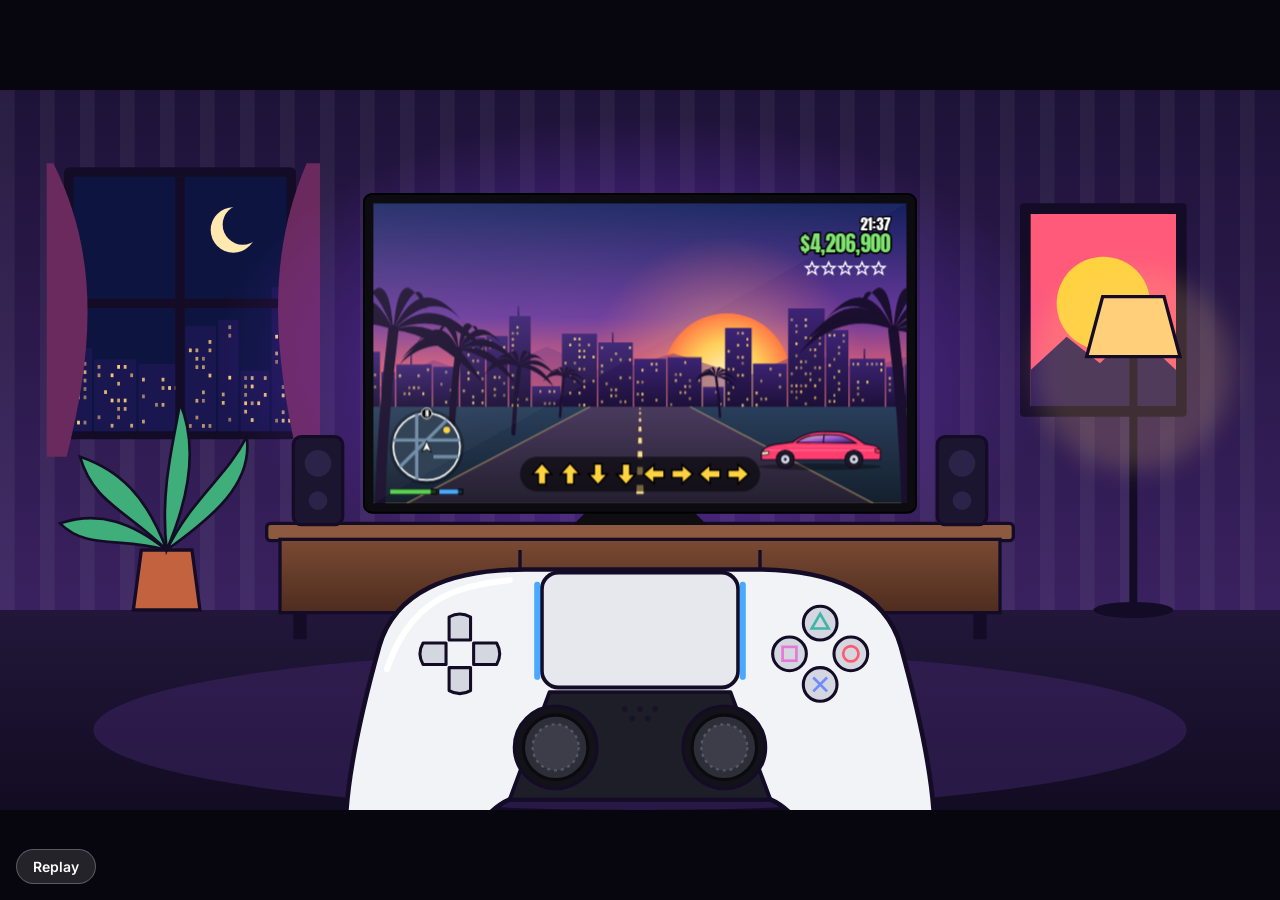
==== commit e3b66d7f: "Add BUSTED moment before TV switch-off; website under WhatsApp CTA; lower Training badge Co-Authored" ====
--- a/gta-meme/index.html
+++ b/gta-meme/index.html
@@ -102,6 +102,7 @@
     </linearGradient>
     <filter id="soft" x="-50%" y="-50%" width="200%" height="200%"><feGaussianBlur stdDeviation="18"/></filter>
     <filter id="glow" x="-100%" y="-100%" width="300%" height="300%"><feGaussianBlur stdDeviation="9" result="b"/><feMerge><feMergeNode in="b"/><feMergeNode in="b"/><feMergeNode in="SourceGraphic"/></feMerge></filter>
+    <filter id="desat"><feColorMatrix id="desatM" type="saturate" values="1"/></filter>
     <filter id="blur6" x="-20%" y="-20%" width="140%" height="140%"><feGaussianBlur stdDeviation="6"/></filter>
 
     <!-- arrow glyph, pointing up, centered on 0,0 -->
@@ -205,7 +206,7 @@
     <svg x="560" y="170" width="800" height="450" viewBox="0 0 1600 900" preserveAspectRatio="none" overflow="hidden">
       <rect width="1600" height="900" fill="#000"/>
       <g id="screenFx">
-        <g id="game">
+        <g id="game" filter="url(#desat)">
           <g id="illoGame">
           <rect width="1600" height="900" fill="url(#gSky)"/>
           <circle cx="1060" cy="520" r="420" fill="url(#sunGlow)"/>
@@ -270,6 +271,12 @@
           </g>
           <rect id="gFlash" width="1600" height="900" fill="#fff" opacity="0"/>
         </g>
+        <g id="busted" opacity="0">
+          <rect width="1600" height="900" fill="#000" opacity=".35"/>
+          <rect id="copRed" x="0" y="0" width="1600" height="900" fill="none" stroke="#ff2340" stroke-width="70" opacity="0" filter="url(#blur6)"/>
+          <rect id="copBlue" x="0" y="0" width="1600" height="900" fill="none" stroke="#2f6bff" stroke-width="70" opacity="0" filter="url(#blur6)"/>
+          <text id="bustTxt" x="800" y="520" text-anchor="middle" font-family="Anton, Impact, sans-serif" font-size="240" letter-spacing="14" fill="#eef3ff" stroke="#05060c" stroke-width="18" paint-order="stroke" stroke-linejoin="round">BUSTED</text>
+        </g>
         <rect id="crtWhite" width="1600" height="900" fill="#e9f4ff" opacity="0"/>
       </g>
       <rect id="scan" width="1600" height="900" fill="none"/>
@@ -380,9 +387,8 @@
           <path d="M70 140V70H140M1780 70H1850V140M1850 940V1010H1780M140 1010H70V940"/>
         </g>
         <text id="hudTL" x="100" y="120" font-size="22" letter-spacing="4" fill="#4fd1ff" opacity="0">ADMISSION OPEN</text>
-        <text id="hudBL" x="100" y="980" font-size="20" letter-spacing="4" fill="#4fd1ff" opacity="0">cert-earth.com</text>
         <!-- Training Division badge (redrawn) -->
-        <g id="tdLogo" opacity="0" transform="translate(1712 128)">
+        <g id="tdLogo" opacity="0" transform="translate(1712 190)">
           <polygon points="0,-74 64,-37 64,37 0,74 -64,37 -64,-37" fill="#040a1c" fill-opacity=".6" stroke="#ffffff" stroke-width="4" stroke-linejoin="round"/>
           <text y="-4" text-anchor="middle" font-family="Inter, sans-serif" font-weight="800" font-size="19" letter-spacing="1.5" fill="#ffffff">TRAINING</text>
           <text y="20" text-anchor="middle" font-family="Inter, sans-serif" font-weight="800" font-size="19" letter-spacing="1.5" fill="#ffffff">DIVISION</text>
@@ -398,14 +404,15 @@
         <rect id="hudLine" x="760" y="605" width="400" height="2" fill="#4fd1ff" opacity="0"/>
         <text id="tag" x="960" y="665" text-anchor="middle" font-size="30" font-weight="400" letter-spacing="2" fill="#9fb7d9" opacity="0">Professional Courses of Training Division</text>
         <g id="cta" opacity="0" transform="translate(960 870)">
-          <rect x="-430" y="-48" width="860" height="96" fill="#25D366" fill-opacity=".12" stroke="#25D366" stroke-width="2"/>
-          <path d="M-430 -28V-48H-410M410 -48H430V-28M430 28V48H410M-410 48H-430V28" stroke="#ffffff" stroke-width="3" fill="none"/>
-          <rect id="ctaScan" x="-430" y="-48" width="70" height="96" fill="#ffffff" opacity="0"/>
+          <rect x="-430" y="-64" width="860" height="128" fill="#25D366" fill-opacity=".12" stroke="#25D366" stroke-width="2"/>
+          <path d="M-430 -44V-64H-410M410 -64H430V-44M430 44V64H410M-410 64H-430V44" stroke="#ffffff" stroke-width="3" fill="none"/>
+          <rect id="ctaScan" x="-430" y="-64" width="70" height="128" fill="#ffffff" opacity="0"/>
           <g transform="translate(-355 0)">
             <path d="M0,-26 A26,26 0 1 1 -13.5,22.2 L-27,27 L-22,13.8 A26,26 0 0 1 0,-26 Z" fill="#25D366"/>
             <path d="M-8.5,-11.5c1.2-1.2 2.7-1.1 3.4.3l2.1 4.3c.5 1 .2 2-.6 2.7l-1.4 1.2c1 2.4 3.4 4.8 5.8 5.9l1.3-1.4c.7-.8 1.8-1 2.7-.5l4.2 2.2c1.3.7 1.4 2.3.2 3.4l-1.6 1.5c-1.9 1.8-4.9 2-7.6.6C-6.9,6.4 -11.6,1.6 -14,-4.6c-1-2.6-.5-5.4 1.4-7.2z" fill="#ffffff" transform="translate(2.5 0)"/>
           </g>
-          <text id="site" x="30" y="12" text-anchor="middle" font-size="34" font-weight="700" letter-spacing="1" fill="#ffffff">WhatsApp CERT for Registration</text>
+          <text id="site" x="30" y="-6" text-anchor="middle" font-size="34" font-weight="700" letter-spacing="1" fill="#ffffff">WhatsApp CERT for Registration</text>
+          <text id="siteUrl" x="30" y="38" text-anchor="middle" font-size="26" font-weight="500" letter-spacing="3" fill="#8fe3b0">cert-earth.com</text>
         </g>
       </g>
     </g>
@@ -627,6 +634,16 @@
   const cd = eio(seg(t, 5.3, 6.5));
   set('ctrlWrap', 'transform', `translate(0 ${cd * 560 + Math.sin(t * 1.7) * 3 * (1 - cd)}) `);
 
+  // ---- BUSTED (old-school game over) ----
+  const bz = seg(t, 8.35, 8.75);
+  document.getElementById('desatM').setAttribute('values', String(1 - .9 * seg(t, 8.2, 8.7)));
+  set('busted', 'opacity', t >= 8.35 ? 1 : 0);
+  set('bustTxt', 'transform', `translate(800 450) scale(${lerp(1.7, 1, back(bz))}) translate(-800 -450)`);
+  set('bustTxt', 'opacity', clamp(bz * 4));
+  const siren = Math.floor((t - 8.35) * 5) % 2;
+  set('copRed', 'opacity', t >= 8.35 ? (siren ? .85 : .1) : 0);
+  set('copBlue', 'opacity', t >= 8.35 ? (siren ? .1 : .85) : 0);
+
   // ---- scene 3a: TV switches off (CRT) ----
   const a = seg(t, 9.45, 9.62), b = seg(t, 9.62, 9.8);
   const sy3 = lerp(1, .006, eout(a)), sx3 = lerp(1, .004, eout(b));
@@ -663,8 +680,7 @@
     set('logoRing', 'transform', `rotate(${t * 18} 960 225)`);
     set('motto', 'opacity', seg(t, 15.45, 15.85));
     const td = eout(seg(t, 15.2, 15.7));
-    set('tdLogo', 'opacity', td); set('tdLogo', 'transform', `translate(1712 128) scale(${lerp(.7, 1, td)})`);
-    set('hudBL', 'opacity', seg(t, 16.8, 17.1) * .8);
+    set('tdLogo', 'opacity', td); set('tdLogo', 'transform', `translate(1712 190) scale(${lerp(.7, 1, td)})`);
     const HL = 'GET ENROLLED NOW';
     const n = Math.round(HL.length * seg(t, 15.35, 16.15));
     if (!window._hlX) { const e = $('enroll'); e.setAttribute('text-anchor', 'middle'); e.textContent = HL; window._hlX = 960 - e.getComputedTextLength() / 2; e.setAttribute('text-anchor', 'start'); e.setAttribute('x', window._hlX); }
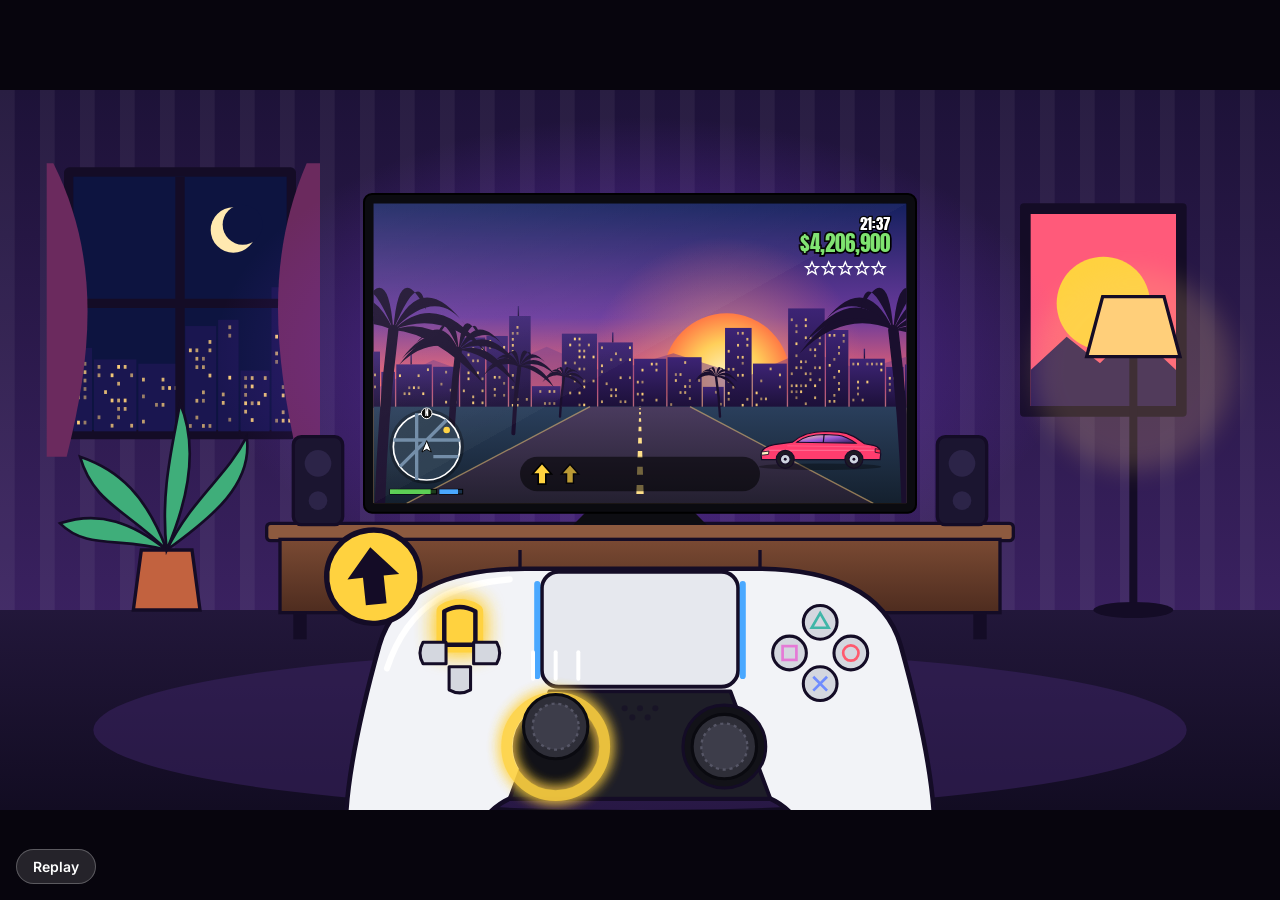
==== commit 71358cee: "BUSTED on the black screen after TV switch-off; jet in the 'in real life' scene Co-Authored-By: Clau" ====
--- a/gta-meme/index.html
+++ b/gta-meme/index.html
@@ -206,7 +206,7 @@
     <svg x="560" y="170" width="800" height="450" viewBox="0 0 1600 900" preserveAspectRatio="none" overflow="hidden">
       <rect width="1600" height="900" fill="#000"/>
       <g id="screenFx">
-        <g id="game" filter="url(#desat)">
+        <g id="game">
           <g id="illoGame">
           <rect width="1600" height="900" fill="url(#gSky)"/>
           <circle cx="1060" cy="520" r="420" fill="url(#sunGlow)"/>
@@ -271,12 +271,6 @@
           </g>
           <rect id="gFlash" width="1600" height="900" fill="#fff" opacity="0"/>
         </g>
-        <g id="busted" opacity="0">
-          <rect width="1600" height="900" fill="#000" opacity=".35"/>
-          <rect id="copRed" x="0" y="0" width="1600" height="900" fill="none" stroke="#ff2340" stroke-width="70" opacity="0" filter="url(#blur6)"/>
-          <rect id="copBlue" x="0" y="0" width="1600" height="900" fill="none" stroke="#2f6bff" stroke-width="70" opacity="0" filter="url(#blur6)"/>
-          <text id="bustTxt" x="800" y="520" text-anchor="middle" font-family="Anton, Impact, sans-serif" font-size="240" letter-spacing="14" fill="#eef3ff" stroke="#05060c" stroke-width="18" paint-order="stroke" stroke-linejoin="round">BUSTED</text>
-        </g>
         <rect id="crtWhite" width="1600" height="900" fill="#e9f4ff" opacity="0"/>
       </g>
       <rect id="scan" width="1600" height="900" fill="none"/>
@@ -330,6 +324,14 @@
     <use id="popArrow" href="#arrow" fill="#140c26" transform="scale(1.3)"/>
   </g>
   <g id="motion" stroke="#fff" stroke-width="6" stroke-linecap="round" opacity="0"></g>
+
+  <!-- ================= BUSTED (on the black screen after the TV switches off) ================= -->
+  <g id="busted" opacity="0">
+    <rect width="1920" height="1080" fill="#000"/>
+    <rect id="copRed" x="-40" y="-40" width="2000" height="1160" fill="none" stroke="#ff2340" stroke-width="140" opacity="0" filter="url(#soft)"/>
+    <rect id="copBlue" x="-40" y="-40" width="2000" height="1160" fill="none" stroke="#2f6bff" stroke-width="140" opacity="0" filter="url(#soft)"/>
+    <text id="bustTxt" x="960" y="630" text-anchor="middle" font-family="Anton, Impact, sans-serif" font-size="300" letter-spacing="18" fill="#eef3ff" stroke="#000" stroke-width="20" paint-order="stroke" stroke-linejoin="round">BUSTED</text>
+  </g>
 
   <!-- ================= OUTRO ================= -->
   <g id="outro" opacity="0">
@@ -362,7 +364,8 @@
           <rect x="60" y="990" width="160" height="12"/><rect x="380" y="990" width="160" height="12"/><rect x="700" y="990" width="160" height="12"/>
         </g>
         <g id="oPalms"></g>
-        <use id="heroCar" href="#car" x="1000" y="720" width="760" height="282" color="#ffc23a"/>
+        <ellipse cx="1330" cy="985" rx="420" ry="26" fill="#000" opacity=".35"/>
+        <use id="heroCar" href="#jet" x="880" y="720" width="960" height="254"/>
         </g>
         <image id="introImg" href="intro.jpg" width="1920" height="1080" preserveAspectRatio="xMidYMid slice" display="none"/>
         <foreignObject id="fo3dIntro" width="1920" height="1080" display="none"><canvas id="introCanvas" width="1920" height="1080" style="display:block;width:1920px;height:1080px"></canvas></foreignObject>
@@ -435,7 +438,8 @@
   site:  Q.get('site')  || 'cert-earth.com',
   tag:   Q.get('tag')   || 'Professional Courses of Training Division',
 };
-const DURATION = 19;
+const SPLIT = 10.1, GAP = 1.6;      // black screen is held for GAP seconds after the TV switches off
+const DURATION = 19 + GAP;
 // Visual modes (?style=photo|illustrated|3d). Default: photo if the jpgs (game.jpg,
 // game-jet.jpg, intro.jpg) are present, else illustrated. 3d is experimental and opt-in.
 let MODE = 'illustrated';
@@ -541,7 +545,7 @@
 const set = (id, k, v) => $(id).setAttribute(k, v);
 
 // ---------- the timeline ----------
-function render(t) {
+function renderCore(t) {
   // ---- scene 1: cheat input ----
   let sx = 0, sy = 0, amt = 0, cur = -1, curU = 0;
   SEQ.forEach((d, i) => {
@@ -634,16 +638,6 @@
   const cd = eio(seg(t, 5.3, 6.5));
   set('ctrlWrap', 'transform', `translate(0 ${cd * 560 + Math.sin(t * 1.7) * 3 * (1 - cd)}) `);
 
-  // ---- BUSTED (old-school game over) ----
-  const bz = seg(t, 8.35, 8.75);
-  document.getElementById('desatM').setAttribute('values', String(1 - .9 * seg(t, 8.2, 8.7)));
-  set('busted', 'opacity', t >= 8.35 ? 1 : 0);
-  set('bustTxt', 'transform', `translate(800 450) scale(${lerp(1.7, 1, back(bz))}) translate(-800 -450)`);
-  set('bustTxt', 'opacity', clamp(bz * 4));
-  const siren = Math.floor((t - 8.35) * 5) % 2;
-  set('copRed', 'opacity', t >= 8.35 ? (siren ? .85 : .1) : 0);
-  set('copBlue', 'opacity', t >= 8.35 ? (siren ? .1 : .85) : 0);
-
   // ---- scene 3a: TV switches off (CRT) ----
   const a = seg(t, 9.45, 9.62), b = seg(t, 9.62, 9.8);
   const sy3 = lerp(1, .006, eout(a)), sx3 = lerp(1, .004, eout(b));
@@ -658,9 +652,9 @@
     const ox = seg(t, 10.3, 10.42), oy = seg(t, 10.42, 10.62);
     set('outroInner', 'transform', `translate(960 540) scale(${lerp(.004, 1, eout(ox))} ${lerp(.006, 1, eout(oy))}) translate(-960 -540)`);
     set('outroWhite', 'opacity', (1 - seg(t, 10.5, 10.95)) * .9);
-    const kb = seg(t, 10.3, DURATION);
+    const kb = seg(t, 10.3, 19);
     set('art', 'transform', `translate(960 540) scale(${1.04 + .08 * kb}) translate(${-960 - 30 * kb} -540)`);
-    if (MODE === 'illustrated') set('heroCar', 'x', 1000 - 60 * eout(seg(t, 10.3, 14.5)));
+    if (MODE === 'illustrated') set('heroCar', 'x', 880 - 60 * eout(seg(t, 10.3, 14.5)));
     const fadeTxt = 1 - seg(t, 14.6, 14.9);
     [['t1', 11.0, 1.12], ['t2', 12.55, 1.12], ['t3', 13.4, 1.25]].forEach(([id, st, from]) => {
       const p = seg(t, st, st + .3);
@@ -696,6 +690,19 @@
     set('ctaScan', 'opacity', sc > 0 && sc < 1 ? .22 : 0); set('ctaScan', 'x', -430 + sc * 790);
   }
 }
+function render(t) {
+  renderCore(t <= SPLIT ? t : t < SPLIT + GAP ? SPLIT : t - GAP);
+  const bt = t - SPLIT;
+  const on = bt > .05 && bt < GAP;
+  set('busted', 'opacity', on ? 1 - seg(bt, GAP - .3, GAP) : 0);
+  if (on) {
+    const bz = seg(bt, .05, .42);
+    set('bustTxt', 'transform', `translate(960 520) scale(${lerp(1.8, 1, back(bz))}) translate(-960 -520)`);
+    set('bustTxt', 'opacity', clamp(bz * 4));
+    const siren = Math.floor(bt * 5) % 2;
+    set('copRed', 'opacity', siren ? .9 : .15); set('copBlue', 'opacity', siren ? .15 : .9);
+  }
+}
 window.render = render;
 window.DURATION = DURATION;
 
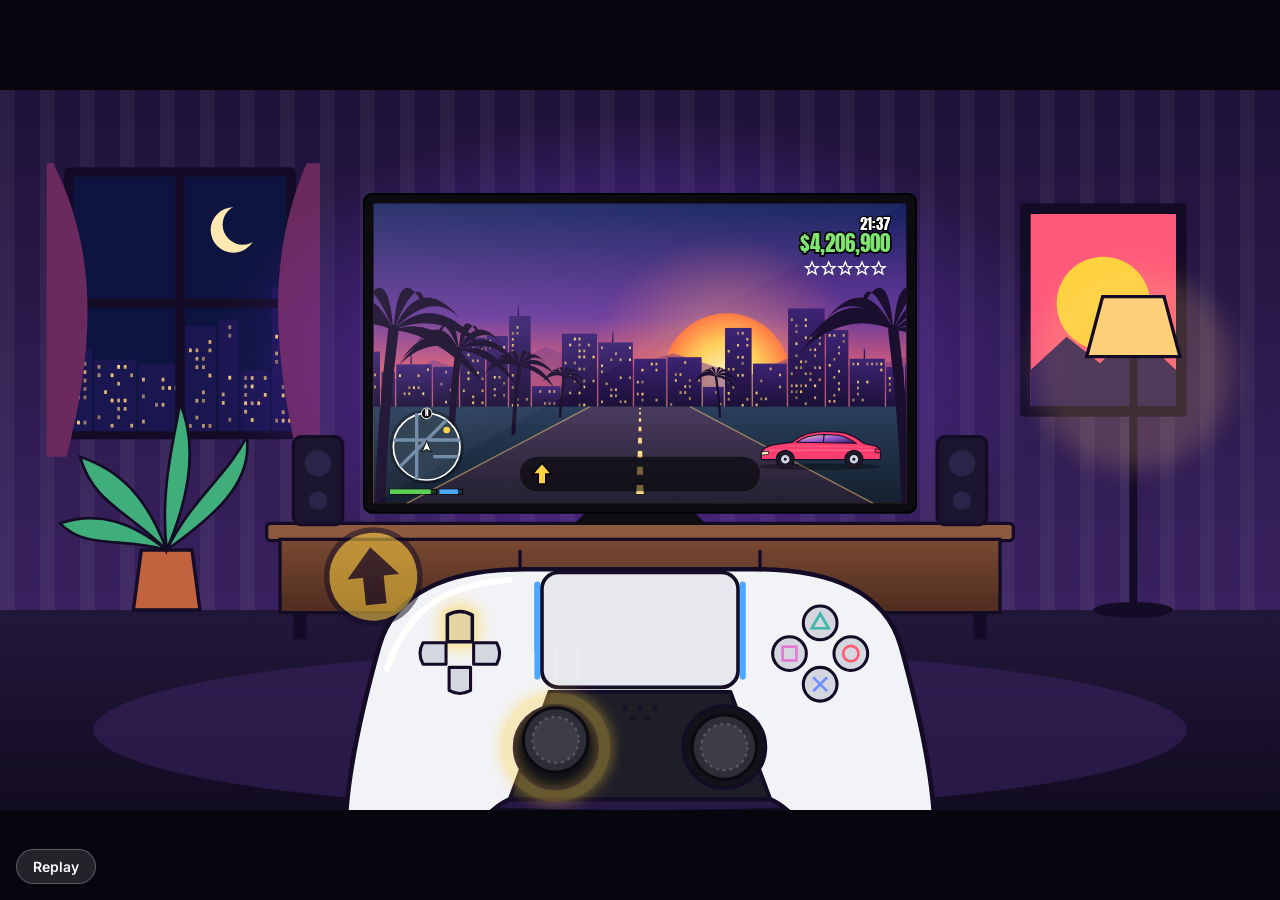
==== commit 5d155d97: "BUT... IN REAL LIFE box, police BUSTED scene, longer final scenes, website box under WhatsApp CTA Co" ====
--- a/gta-meme/index.html
+++ b/gta-meme/index.html
@@ -6,7 +6,7 @@
 <title>Cheat Code Ad</title>
 <link rel="preconnect" href="https://fonts.googleapis.com">
 <link rel="preconnect" href="https://fonts.gstatic.com" crossorigin>
-<link href="https://fonts.googleapis.com/css2?family=Anton&family=Inter:wght@500;700;800;900&family=JetBrains+Mono:wght@400;500;700;800&display=block" rel="stylesheet">
+<link href="https://fonts.googleapis.com/css2?family=Anton&family=Lilita+One&family=Inter:wght@500;700;800;900&family=JetBrains+Mono:wght@400;500;700;800&display=block" rel="stylesheet">
 <style>
   :root { --bg: #07050d; --ui: #ffffff; }
   html, body { margin: 0; height: 100%; background: var(--bg); overflow: hidden; }
@@ -269,6 +269,11 @@
             <text x="80" y="128" font-family="Anton, Impact, sans-serif" font-size="66" fill="#fff">CHEAT ACTIVATED</text>
             <text x="82" y="178" font-family="Inter, sans-serif" font-weight="800" font-size="34" fill="#ffd23f" letter-spacing="2">SPAWN: FIGHTER JET</text>
           </g>
+          <g id="realMsg" opacity="0">
+            <rect x="50" y="50" width="640" height="150" rx="10" fill="#000" opacity=".7"/>
+            <text x="80" y="128" font-family="Anton, Impact, sans-serif" font-size="66" fill="#fff">BUT...</text>
+            <text id="realLine" x="82" y="178" font-family="Inter, sans-serif" font-weight="800" font-size="34" fill="#ff5a5a" letter-spacing="2"></text>
+          </g>
           <rect id="gFlash" width="1600" height="900" fill="#fff" opacity="0"/>
         </g>
         <rect id="crtWhite" width="1600" height="900" fill="#e9f4ff" opacity="0"/>
@@ -325,12 +330,36 @@
   </g>
   <g id="motion" stroke="#fff" stroke-width="6" stroke-linecap="round" opacity="0"></g>
 
-  <!-- ================= BUSTED (on the black screen after the TV switches off) ================= -->
+  <!-- ================= BUSTED scene (after the TV switches off) ================= -->
   <g id="busted" opacity="0">
     <rect width="1920" height="1080" fill="#000"/>
-    <rect id="copRed" x="-40" y="-40" width="2000" height="1160" fill="none" stroke="#ff2340" stroke-width="140" opacity="0" filter="url(#soft)"/>
-    <rect id="copBlue" x="-40" y="-40" width="2000" height="1160" fill="none" stroke="#2f6bff" stroke-width="140" opacity="0" filter="url(#soft)"/>
-    <text id="bustTxt" x="960" y="630" text-anchor="middle" font-family="Anton, Impact, sans-serif" font-size="300" letter-spacing="18" fill="#eef3ff" stroke="#000" stroke-width="20" paint-order="stroke" stroke-linejoin="round">BUSTED</text>
+    <!-- illustrated police scene -->
+    <g id="bustIllo">
+      <rect width="1920" height="1080" fill="url(#oSky)"/>
+      <circle cx="420" cy="560" r="300" fill="url(#sunGlow)"/>
+      <circle cx="420" cy="560" r="170" fill="url(#oSun)"/>
+      <use href="#oSkyline" transform="translate(-700 -40)"/>
+      <rect y="820" width="1920" height="260" fill="url(#oRoad)"/>
+      <path d="M0,830 H1920" stroke="#ff6fa8" stroke-width="5" opacity=".6"/>
+      <g transform="translate(420 488) scale(1.3)">
+        <ellipse cx="420" cy="455" rx="460" ry="26" fill="#000" opacity=".45"/>
+        <use href="#car" x="0" y="140" width="840" height="312" color="#f1f3f7"/>
+        <rect x="262" y="300" width="312" height="36" rx="4" fill="#11131c"/>
+        <g id="lightbar">
+          <rect x="300" y="150" width="240" height="30" rx="8" fill="#1b1d26" stroke="#160c26" stroke-width="5"/>
+          <rect id="lbRed" x="308" y="154" width="108" height="22" rx="6" fill="#ff2340"/>
+          <rect id="lbBlue" x="424" y="154" width="108" height="22" rx="6" fill="#2f6bff"/>
+        </g>
+        <circle id="glowRed" cx="362" cy="160" r="110" fill="#ff2340" opacity="0" filter="url(#soft)"/>
+        <circle id="glowBlue" cx="478" cy="160" r="110" fill="#2f6bff" opacity="0" filter="url(#soft)"/>
+      </g>
+    </g>
+    <!-- 3D police scene -->
+    <foreignObject id="fo3dBust" width="1920" height="1080" display="none"><canvas id="bustCanvas" width="1920" height="1080" style="display:block;width:1920px;height:1080px"></canvas></foreignObject>
+    <rect id="bustTint" width="1920" height="1080" fill="#000" opacity=".18"/>
+    <!-- the band + title -->
+    <rect id="bustBand" x="0" y="395" width="1920" height="290" fill="#000" opacity="0"/>
+    <text id="bustTxt" x="960" y="610" text-anchor="middle" font-family="'Lilita One', 'Anton', sans-serif" font-size="230" letter-spacing="6" fill="#62c6ff" stroke="#0a1a2b" stroke-width="10" paint-order="stroke" stroke-linejoin="round" opacity="0">busted</text>
   </g>
 
   <!-- ================= OUTRO ================= -->
@@ -406,16 +435,21 @@
         <text id="enroll" x="960" y="560" text-anchor="middle" font-size="92" font-weight="800" letter-spacing="8" fill="#ffffff" opacity="0"></text>
         <rect id="hudLine" x="760" y="605" width="400" height="2" fill="#4fd1ff" opacity="0"/>
         <text id="tag" x="960" y="665" text-anchor="middle" font-size="30" font-weight="400" letter-spacing="2" fill="#9fb7d9" opacity="0">Professional Courses of Training Division</text>
-        <g id="cta" opacity="0" transform="translate(960 870)">
-          <rect x="-430" y="-64" width="860" height="128" fill="#25D366" fill-opacity=".12" stroke="#25D366" stroke-width="2"/>
-          <path d="M-430 -44V-64H-410M410 -64H430V-44M430 44V64H410M-410 64H-430V44" stroke="#ffffff" stroke-width="3" fill="none"/>
-          <rect id="ctaScan" x="-430" y="-64" width="70" height="128" fill="#ffffff" opacity="0"/>
+        <g id="cta" opacity="0" transform="translate(960 835)">
+          <rect x="-430" y="-48" width="860" height="96" fill="#25D366" fill-opacity=".12" stroke="#25D366" stroke-width="2"/>
+          <path d="M-430 -28V-48H-410M410 -48H430V-28M430 28V48H410M-410 48H-430V28" stroke="#ffffff" stroke-width="3" fill="none"/>
+          <rect id="ctaScan" x="-430" y="-48" width="70" height="96" fill="#ffffff" opacity="0"/>
           <g transform="translate(-355 0)">
             <path d="M0,-26 A26,26 0 1 1 -13.5,22.2 L-27,27 L-22,13.8 A26,26 0 0 1 0,-26 Z" fill="#25D366"/>
             <path d="M-8.5,-11.5c1.2-1.2 2.7-1.1 3.4.3l2.1 4.3c.5 1 .2 2-.6 2.7l-1.4 1.2c1 2.4 3.4 4.8 5.8 5.9l1.3-1.4c.7-.8 1.8-1 2.7-.5l4.2 2.2c1.3.7 1.4 2.3.2 3.4l-1.6 1.5c-1.9 1.8-4.9 2-7.6.6C-6.9,6.4 -11.6,1.6 -14,-4.6c-1-2.6-.5-5.4 1.4-7.2z" fill="#ffffff" transform="translate(2.5 0)"/>
           </g>
-          <text id="site" x="30" y="-6" text-anchor="middle" font-size="34" font-weight="700" letter-spacing="1" fill="#ffffff">WhatsApp CERT for Registration</text>
-          <text id="siteUrl" x="30" y="38" text-anchor="middle" font-size="26" font-weight="500" letter-spacing="3" fill="#8fe3b0">cert-earth.com</text>
+          <text id="site" x="30" y="12" text-anchor="middle" font-size="34" font-weight="700" letter-spacing="1" fill="#ffffff">WhatsApp CERT for Registration</text>
+        </g>
+        <g id="siteBox" opacity="0" transform="translate(960 945)">
+          <rect x="-230" y="-34" width="460" height="68" fill="#4fd1ff" fill-opacity=".08" stroke="#4fd1ff" stroke-width="2"/>
+          <path d="M-230 -18V-34H-214M214 -34H230V-18M230 18V34H214M-214 34H-230V18" stroke="#ffffff" stroke-width="2.5" fill="none"/>
+          <g transform="translate(-170 0)" fill="none" stroke="#4fd1ff" stroke-width="2.4"><circle r="15"/><ellipse rx="6.5" ry="15"/><path d="M-15 0H15M-12 -8H12M-12 8H12"/></g>
+          <text x="20" y="10" text-anchor="middle" font-size="30" font-weight="500" letter-spacing="3" fill="#cfefff">cert-earth.com</text>
         </g>
       </g>
     </g>
@@ -438,8 +472,24 @@
   site:  Q.get('site')  || 'cert-earth.com',
   tag:   Q.get('tag')   || 'Professional Courses of Training Division',
 };
-const SPLIT = 10.1, GAP = 1.6;      // black screen is held for GAP seconds after the TV switches off
-const DURATION = 19 + GAP;
+// Real time -> animation ("core") time. Each row: [coreStart, coreEnd, realDuration].
+const TMAP = [
+  [0, 8.5, 8.5],
+  [8.5, 9.4, 1.6],     // slowed so "BUT... IN REAL LIFE" can be read before the TV switches off
+  [9.4, 10.1, .7],
+  [10.1, 10.1, 2.6],   // hold on black: BUSTED scene plays here
+  [10.1, 13.7, 3.6],
+  [13.7, 14.6, 2.9],   // +2 s on the "no cheat codes in real life" message
+  [14.6, 17.2, 2.6],
+  [17.2, 19, 3.8],     // +2 s on the end card
+];
+const DURATION = TMAP.reduce((s, r) => s + r[2], 0);
+const BUST = [8.5 + 1.6 + .7, 8.5 + 1.6 + .7 + 2.6];   // real-time window of the BUSTED scene
+function coreTime(t) {
+  let acc = 0;
+  for (const [a, b, d] of TMAP) { if (t <= acc + d) return a + (b - a) * clamp((t - acc) / d); acc += d; }
+  return 19;
+}
 // Visual modes (?style=photo|illustrated|3d). Default: photo if the jpgs (game.jpg,
 // game-jet.jpg, intro.jpg) are present, else illustrated. 3d is experimental and opt-in.
 let MODE = 'illustrated';
@@ -599,6 +649,10 @@
   const cm = seg(t, 4.35, 4.55);
   set('cheatMsg', 'opacity', cm * (1 - seg(t, 8.0, 8.5)));
   set('cheatMsg', 'transform', `translate(50 125) scale(${lerp(1.25, 1, back(cm))}) translate(-50 -125)`);
+  const rm = seg(t, 8.5, 8.62);
+  set('realMsg', 'opacity', rm);
+  set('realMsg', 'transform', `translate(50 125) scale(${lerp(1.2, 1, back(rm))}) translate(-50 -125)`);
+  $('realLine').textContent = 'IN REAL LIFE'.slice(0, Math.round(12 * seg(t, 8.62, 9.05)));
 
   // ---- scene 2: spawn jet + zoom ----
   set('gFlash', 'opacity', Math.max(0, 1 - Math.abs(t - 4.95) / .25) * .95);
@@ -685,23 +739,27 @@
     set('tag', 'opacity', seg(t, 16.35, 16.75));
     const c = eout(seg(t, 16.6, 17.0));
     set('cta', 'opacity', c);
-    set('cta', 'transform', `translate(960 ${870 + (1 - c) * 20})`);
+    set('cta', 'transform', `translate(960 ${835 + (1 - c) * 20})`);
+    const sb = eout(seg(t, 16.9, 17.25));
+    set('siteBox', 'opacity', sb); set('siteBox', 'transform', `translate(960 ${945 + (1 - sb) * 16})`);
     const sc = seg(t, 17.1, 17.7);
     set('ctaScan', 'opacity', sc > 0 && sc < 1 ? .22 : 0); set('ctaScan', 'x', -430 + sc * 790);
   }
 }
 function render(t) {
-  renderCore(t <= SPLIT ? t : t < SPLIT + GAP ? SPLIT : t - GAP);
-  const bt = t - SPLIT;
-  const on = bt > .05 && bt < GAP;
-  set('busted', 'opacity', on ? 1 - seg(bt, GAP - .3, GAP) : 0);
-  if (on) {
-    const bz = seg(bt, .05, .42);
-    set('bustTxt', 'transform', `translate(960 520) scale(${lerp(1.8, 1, back(bz))}) translate(-960 -520)`);
-    set('bustTxt', 'opacity', clamp(bz * 4));
-    const siren = Math.floor(bt * 5) % 2;
-    set('copRed', 'opacity', siren ? .9 : .15); set('copBlue', 'opacity', siren ? .15 : .9);
-  }
+  renderCore(coreTime(t));
+  const bt = t - BUST[0], bd = BUST[1] - BUST[0];
+  const on = bt > 0 && bt < bd;
+  set('busted', 'opacity', on ? 1 - seg(bt, bd - .25, bd) : 0);
+  if (!on) return;
+  if (MODE === '3d') { $('fo3dBust').removeAttribute('display'); $('bustIllo').setAttribute('display', 'none'); G3D.renderBusted(bt, $('bustCanvas')); }
+  const siren = Math.floor(bt * 6) % 2;
+  set('lbRed', 'opacity', siren ? 1 : .25); set('lbBlue', 'opacity', siren ? .25 : 1);
+  set('glowRed', 'opacity', siren ? .55 : 0); set('glowBlue', 'opacity', siren ? 0 : .55);
+  const band = eout(seg(bt, .35, .6)), tz = seg(bt, .45, .8);
+  set('bustBand', 'opacity', band * .6);
+  set('bustTxt', 'opacity', clamp(tz * 4));
+  set('bustTxt', 'transform', `translate(960 540) scale(${lerp(1.35, 1, back(tz))}) translate(-960 -540)`);
 }
 window.render = render;
 window.DURATION = DURATION;
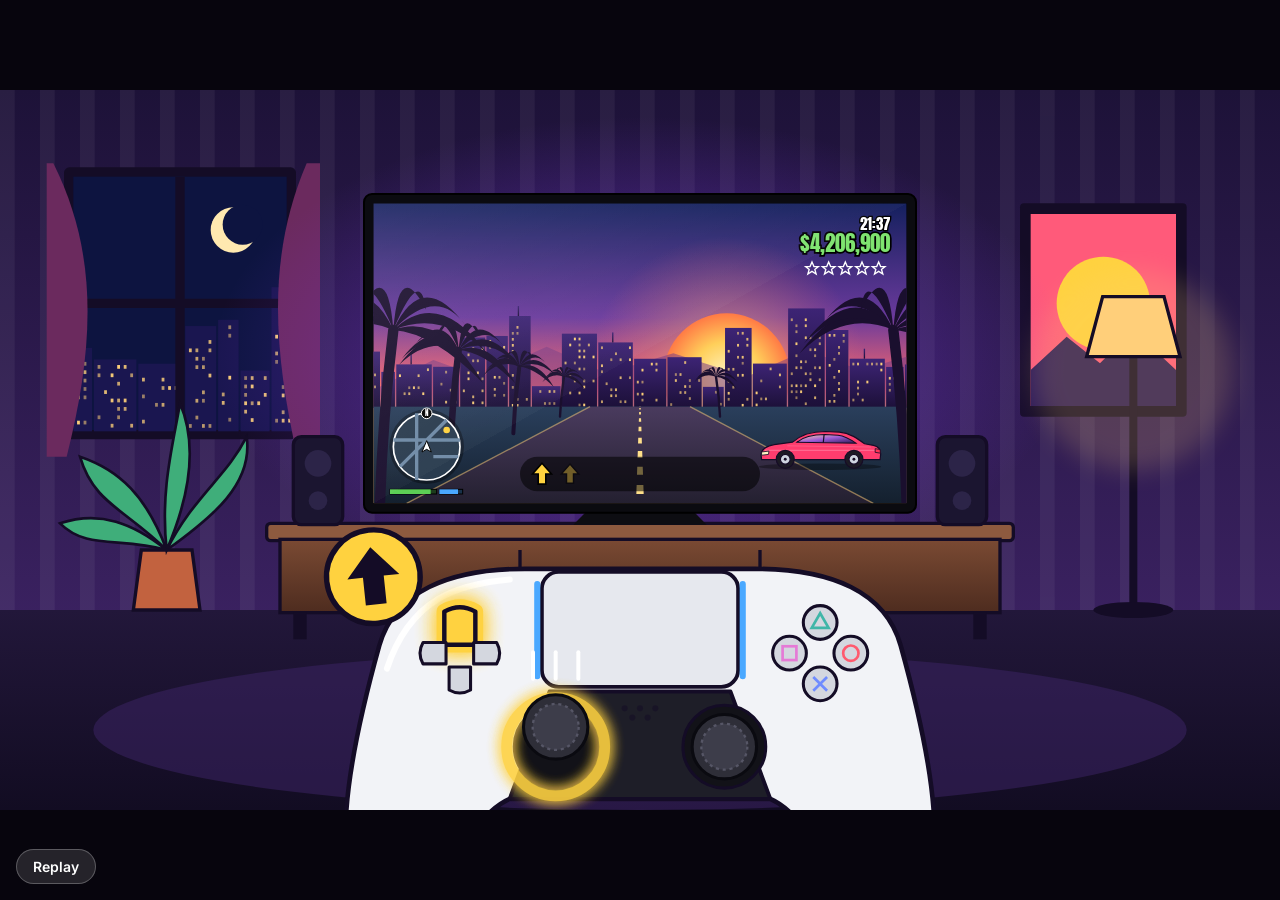
==== commit 9a2077b4: "End card: website as plain text, CTA moved up Co-Authored-By: Claude Opus 5.5 <noreply@anthropic.com" ====
--- a/gta-meme/index.html
+++ b/gta-meme/index.html
@@ -435,7 +435,7 @@
         <text id="enroll" x="960" y="560" text-anchor="middle" font-size="92" font-weight="800" letter-spacing="8" fill="#ffffff" opacity="0"></text>
         <rect id="hudLine" x="760" y="605" width="400" height="2" fill="#4fd1ff" opacity="0"/>
         <text id="tag" x="960" y="665" text-anchor="middle" font-size="30" font-weight="400" letter-spacing="2" fill="#9fb7d9" opacity="0">Professional Courses of Training Division</text>
-        <g id="cta" opacity="0" transform="translate(960 835)">
+        <g id="cta" opacity="0" transform="translate(960 795)">
           <rect x="-430" y="-48" width="860" height="96" fill="#25D366" fill-opacity=".12" stroke="#25D366" stroke-width="2"/>
           <path d="M-430 -28V-48H-410M410 -48H430V-28M430 28V48H410M-410 48H-430V28" stroke="#ffffff" stroke-width="3" fill="none"/>
           <rect id="ctaScan" x="-430" y="-48" width="70" height="96" fill="#ffffff" opacity="0"/>
@@ -445,12 +445,7 @@
           </g>
           <text id="site" x="30" y="12" text-anchor="middle" font-size="34" font-weight="700" letter-spacing="1" fill="#ffffff">WhatsApp CERT for Registration</text>
         </g>
-        <g id="siteBox" opacity="0" transform="translate(960 945)">
-          <rect x="-230" y="-34" width="460" height="68" fill="#4fd1ff" fill-opacity=".08" stroke="#4fd1ff" stroke-width="2"/>
-          <path d="M-230 -18V-34H-214M214 -34H230V-18M230 18V34H214M-214 34H-230V18" stroke="#ffffff" stroke-width="2.5" fill="none"/>
-          <g transform="translate(-170 0)" fill="none" stroke="#4fd1ff" stroke-width="2.4"><circle r="15"/><ellipse rx="6.5" ry="15"/><path d="M-15 0H15M-12 -8H12M-12 8H12"/></g>
-          <text x="20" y="10" text-anchor="middle" font-size="30" font-weight="500" letter-spacing="3" fill="#cfefff">cert-earth.com</text>
-        </g>
+        <text id="siteBox" x="960" y="905" text-anchor="middle" font-size="30" font-weight="500" letter-spacing="4" fill="#cfefff" opacity="0">cert-earth.com</text>
       </g>
     </g>
     <rect id="outroWhite" width="1920" height="1080" fill="#e9f4ff" opacity="0"/>
@@ -739,9 +734,9 @@
     set('tag', 'opacity', seg(t, 16.35, 16.75));
     const c = eout(seg(t, 16.6, 17.0));
     set('cta', 'opacity', c);
-    set('cta', 'transform', `translate(960 ${835 + (1 - c) * 20})`);
+    set('cta', 'transform', `translate(960 ${795 + (1 - c) * 20})`);
     const sb = eout(seg(t, 16.9, 17.25));
-    set('siteBox', 'opacity', sb); set('siteBox', 'transform', `translate(960 ${945 + (1 - sb) * 16})`);
+    set('siteBox', 'opacity', sb); set('siteBox', 'transform', `translate(0 ${(1 - sb) * 16})`);
     const sc = seg(t, 17.1, 17.7);
     set('ctaScan', 'opacity', sc > 0 && sc < 1 ? .22 : 0); set('ctaScan', 'x', -430 + sc * 790);
   }
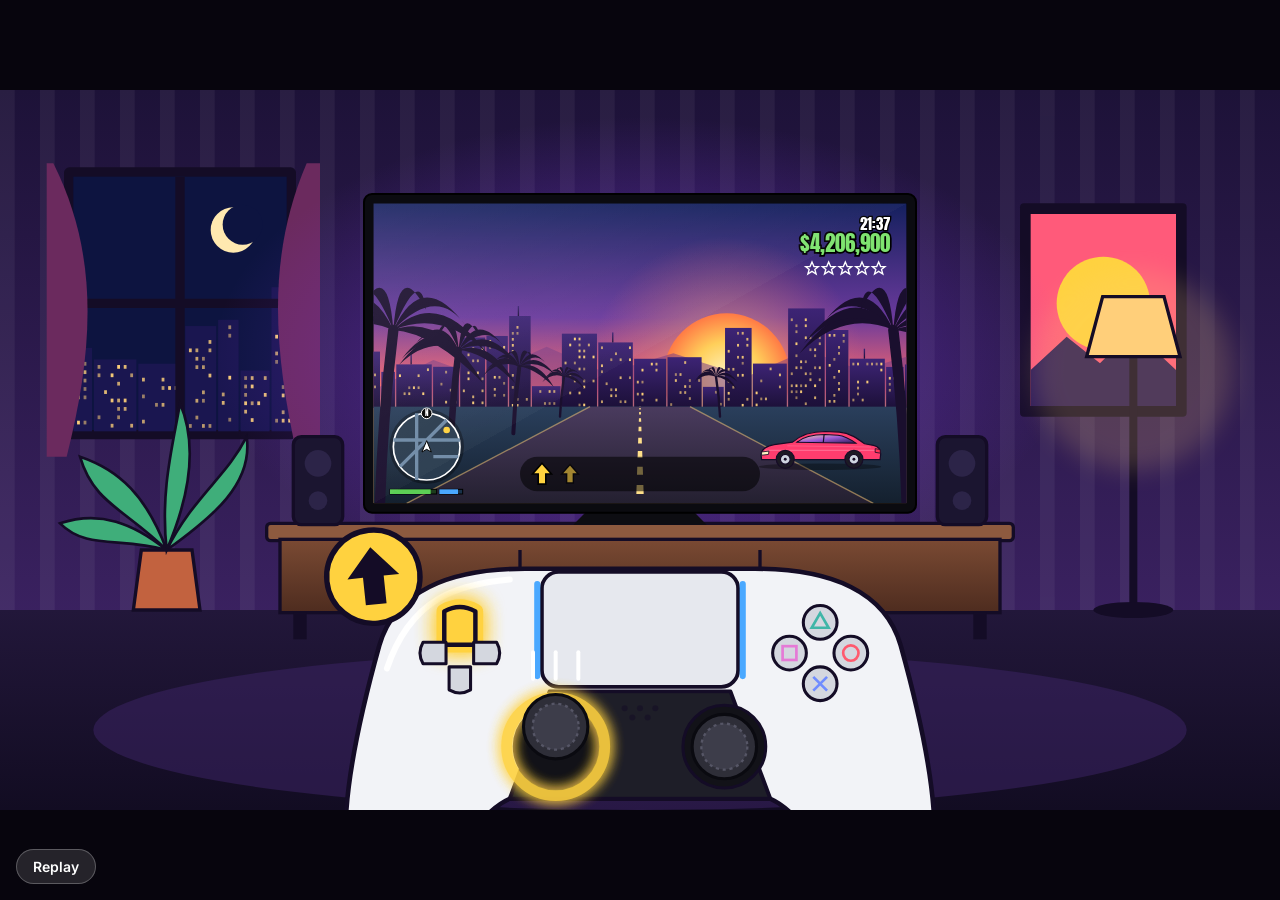
==== commit 0bc0f667: "BUSTED title in Pricedown, converted to outlines (no font file shipped) Co-Authored-By: Claude Opus " ====
--- a/gta-meme/index.html
+++ b/gta-meme/index.html
@@ -6,7 +6,7 @@
 <title>Cheat Code Ad</title>
 <link rel="preconnect" href="https://fonts.googleapis.com">
 <link rel="preconnect" href="https://fonts.gstatic.com" crossorigin>
-<link href="https://fonts.googleapis.com/css2?family=Anton&family=Lilita+One&family=Inter:wght@500;700;800;900&family=JetBrains+Mono:wght@400;500;700;800&display=block" rel="stylesheet">
+<link href="https://fonts.googleapis.com/css2?family=Anton&family=Inter:wght@500;700;800;900&family=JetBrains+Mono:wght@400;500;700;800&display=block" rel="stylesheet">
 <style>
   :root { --bg: #07050d; --ui: #ffffff; }
   html, body { margin: 0; height: 100%; background: var(--bg); overflow: hidden; }
@@ -359,7 +359,9 @@
     <rect id="bustTint" width="1920" height="1080" fill="#000" opacity=".18"/>
     <!-- the band + title -->
     <rect id="bustBand" x="0" y="395" width="1920" height="290" fill="#000" opacity="0"/>
-    <text id="bustTxt" x="960" y="610" text-anchor="middle" font-family="'Lilita One', 'Anton', sans-serif" font-size="230" letter-spacing="6" fill="#62c6ff" stroke="#0a1a2b" stroke-width="10" paint-order="stroke" stroke-linejoin="round" opacity="0">busted</text>
+    <g id="bustTxt" opacity="0"><!-- "busted" set in Pricedown (Typodermic), converted to outlines: fixed artwork, no font file shipped -->
+      <path transform="translate(506.0 655.9) scale(0.29)" d="M389 0C458 0 493 -26 493 -79V-558C493 -612 458 -639 389 -639H234V-799H26V0ZM285 -161C285 -160 284 -159 283 -159H234V-479H283C284 -479 285 -478 285 -477ZM906 0C975 0 1010 -26 1010 -79V-639H802V-161C802 -160 801 -159 800 -159H753C752 -159 751 -160 751 -161V-639H543V-79C543 -26 578 0 647 0ZM1422 0C1491 0 1526 -26 1526 -79V-320C1526 -373 1491 -399 1422 -399H1269C1268 -399 1267 -400 1267 -401V-477C1267 -478 1268 -479 1269 -479H1316C1317 -479 1318 -478 1318 -477V-440H1526V-558C1526 -612 1491 -639 1422 -639H1163C1094 -639 1059 -612 1059 -558V-320C1059 -266 1094 -239 1163 -239H1316C1317 -239 1318 -238 1318 -237V-161C1318 -160 1317 -159 1316 -159H1269C1268 -159 1267 -160 1267 -161V-199H1059V-79C1059 -26 1094 0 1163 0ZM1970 0C2039 0 2074 -26 2074 -79V-399H1867V-161C1867 -160 1866 -159 1865 -159H1817C1816 -159 1815 -160 1815 -161V-440H2074V-598H1815V-639H1607V-598H1556V-440H1607V-79C1607 -26 1642 0 1711 0ZM2382 -388H2331V-477C2331 -478 2332 -479 2333 -479H2380C2381 -479 2382 -478 2382 -477ZM2486 0C2555 0 2590 -26 2590 -79V-199H2382V-161C2382 -160 2381 -159 2380 -159H2333C2332 -159 2331 -160 2331 -161V-239H2590V-558C2590 -612 2555 -639 2486 -639H2227C2158 -639 2123 -612 2123 -558V-79C2123 -26 2158 0 2227 0ZM3105 0V-799H2897V-639H2742C2673 -639 2638 -612 2638 -558V-79C2638 -26 2670 0 2742 0ZM2897 -159H2848C2847 -159 2846 -160 2846 -161V-477C2846 -478 2847 -479 2848 -479H2897Z" fill="#5cc3f7" stroke="#0b1622" stroke-width="22" paint-order="stroke" stroke-linejoin="round"/>
+    </g>
   </g>
 
   <!-- ================= OUTRO ================= -->
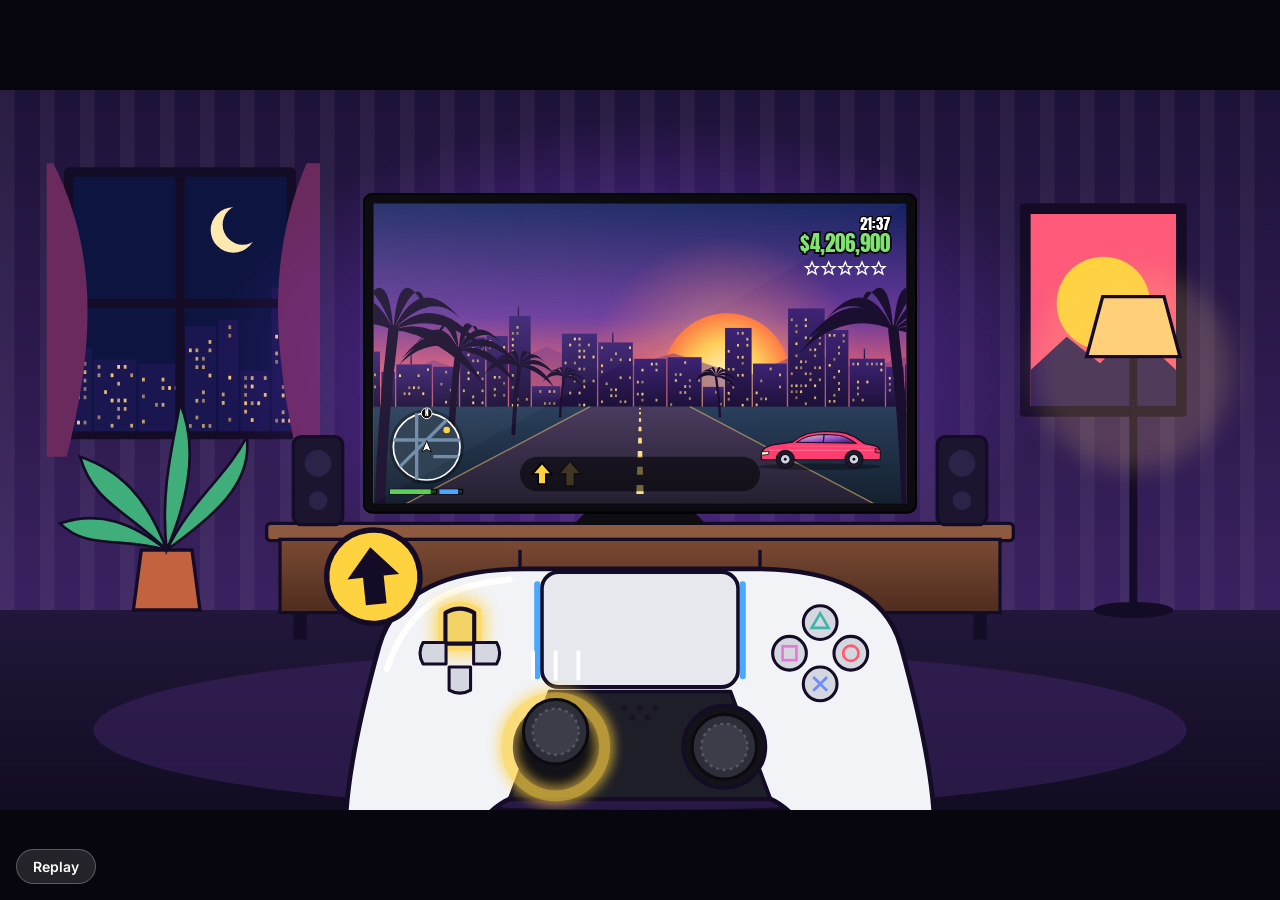
==== commit fcadd36f: "BUSTED: plain black screen with the title only Co-Authored-By: Claude Opus 5.5 <noreply@anthropic.co" ====
--- a/gta-meme/index.html
+++ b/gta-meme/index.html
@@ -334,7 +334,7 @@
   <g id="busted" opacity="0">
     <rect width="1920" height="1080" fill="#000"/>
     <!-- illustrated police scene -->
-    <g id="bustIllo">
+    <g id="bustIllo" display="none">
       <rect width="1920" height="1080" fill="url(#oSky)"/>
       <circle cx="420" cy="560" r="300" fill="url(#sunGlow)"/>
       <circle cx="420" cy="560" r="170" fill="url(#oSun)"/>
@@ -356,7 +356,7 @@
     </g>
     <!-- 3D police scene -->
     <foreignObject id="fo3dBust" width="1920" height="1080" display="none"><canvas id="bustCanvas" width="1920" height="1080" style="display:block;width:1920px;height:1080px"></canvas></foreignObject>
-    <rect id="bustTint" width="1920" height="1080" fill="#000" opacity=".18"/>
+    <rect id="bustTint" width="1920" height="1080" fill="#000" opacity="0"/>
     <!-- the band + title -->
     <rect id="bustBand" x="0" y="395" width="1920" height="290" fill="#000" opacity="0"/>
     <g id="bustTxt" opacity="0"><!-- "busted" set in Pricedown (Typodermic), converted to outlines: fixed artwork, no font file shipped -->
@@ -749,7 +749,6 @@
   const on = bt > 0 && bt < bd;
   set('busted', 'opacity', on ? 1 - seg(bt, bd - .25, bd) : 0);
   if (!on) return;
-  if (MODE === '3d') { $('fo3dBust').removeAttribute('display'); $('bustIllo').setAttribute('display', 'none'); G3D.renderBusted(bt, $('bustCanvas')); }
   const siren = Math.floor(bt * 6) % 2;
   set('lbRed', 'opacity', siren ? 1 : .25); set('lbBlue', 'opacity', siren ? .25 : 1);
   set('glowRed', 'opacity', siren ? .55 : 0); set('glowBlue', 'opacity', siren ? 0 : .55);
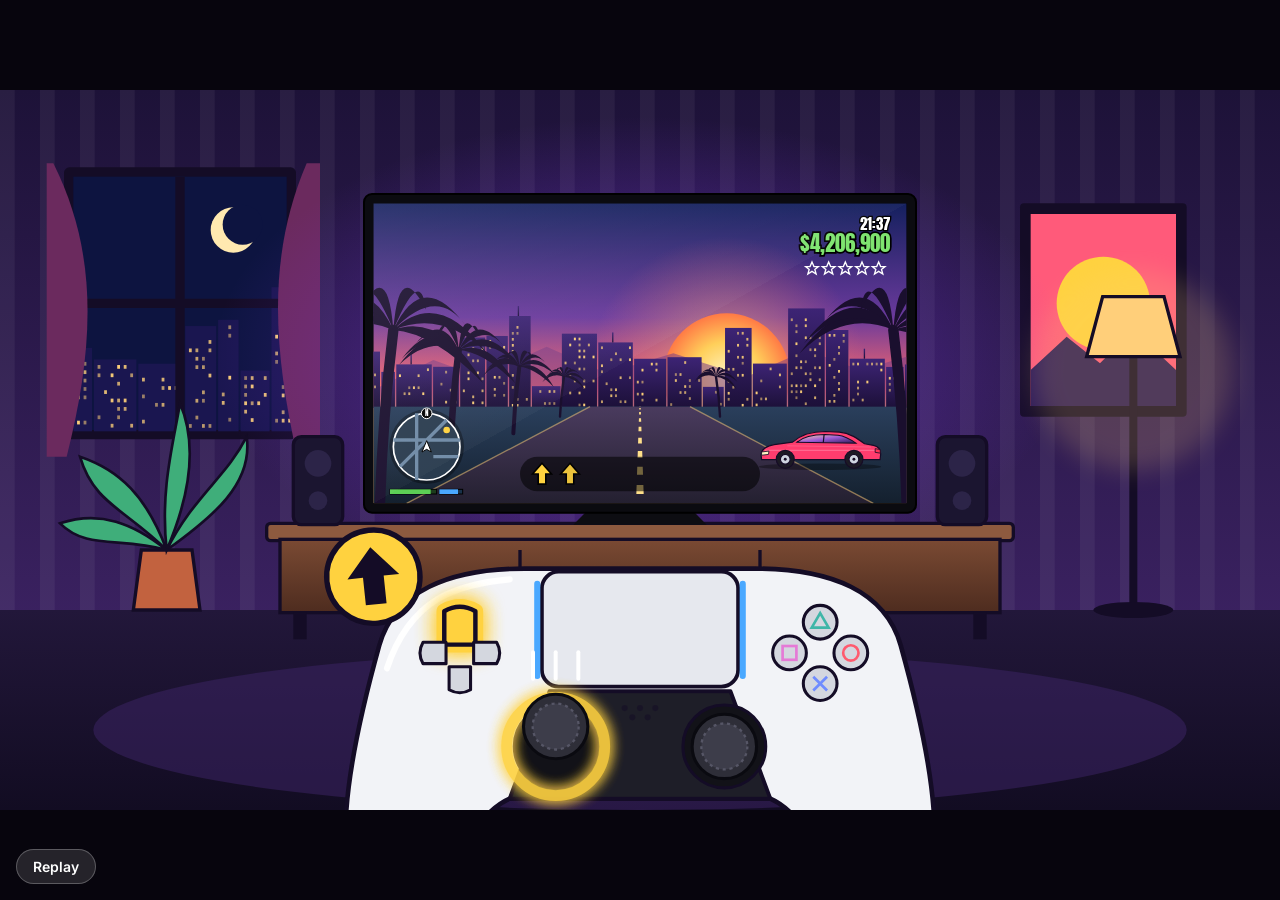
==== commit 5c2fad2c: "BUSTED: police light flashes back; more realistic synthesized siren Co-Authored-By: Claude Opus 5.5 " ====
--- a/gta-meme/index.html
+++ b/gta-meme/index.html
@@ -357,6 +357,9 @@
     <!-- 3D police scene -->
     <foreignObject id="fo3dBust" width="1920" height="1080" display="none"><canvas id="bustCanvas" width="1920" height="1080" style="display:block;width:1920px;height:1080px"></canvas></foreignObject>
     <rect id="bustTint" width="1920" height="1080" fill="#000" opacity="0"/>
+    <!-- police lights flashing around the edges -->
+    <rect id="copRed" x="-60" y="-60" width="2040" height="1200" fill="none" stroke="#ff2340" stroke-width="170" opacity="0" filter="url(#soft)"/>
+    <rect id="copBlue" x="-60" y="-60" width="2040" height="1200" fill="none" stroke="#2f6bff" stroke-width="170" opacity="0" filter="url(#soft)"/>
     <!-- the band + title -->
     <rect id="bustBand" x="0" y="395" width="1920" height="290" fill="#000" opacity="0"/>
     <g id="bustTxt" opacity="0"><!-- "busted" set in Pricedown (Typodermic), converted to outlines: fixed artwork, no font file shipped -->
@@ -750,6 +753,7 @@
   set('busted', 'opacity', on ? 1 - seg(bt, bd - .25, bd) : 0);
   if (!on) return;
   const siren = Math.floor(bt * 6) % 2;
+  set('copRed', 'opacity', siren ? .9 : .12); set('copBlue', 'opacity', siren ? .12 : .9);
   set('lbRed', 'opacity', siren ? 1 : .25); set('lbBlue', 'opacity', siren ? .25 : 1);
   set('glowRed', 'opacity', siren ? .55 : 0); set('glowBlue', 'opacity', siren ? 0 : .55);
   const band = eout(seg(bt, .35, .6)), tz = seg(bt, .45, .8);
